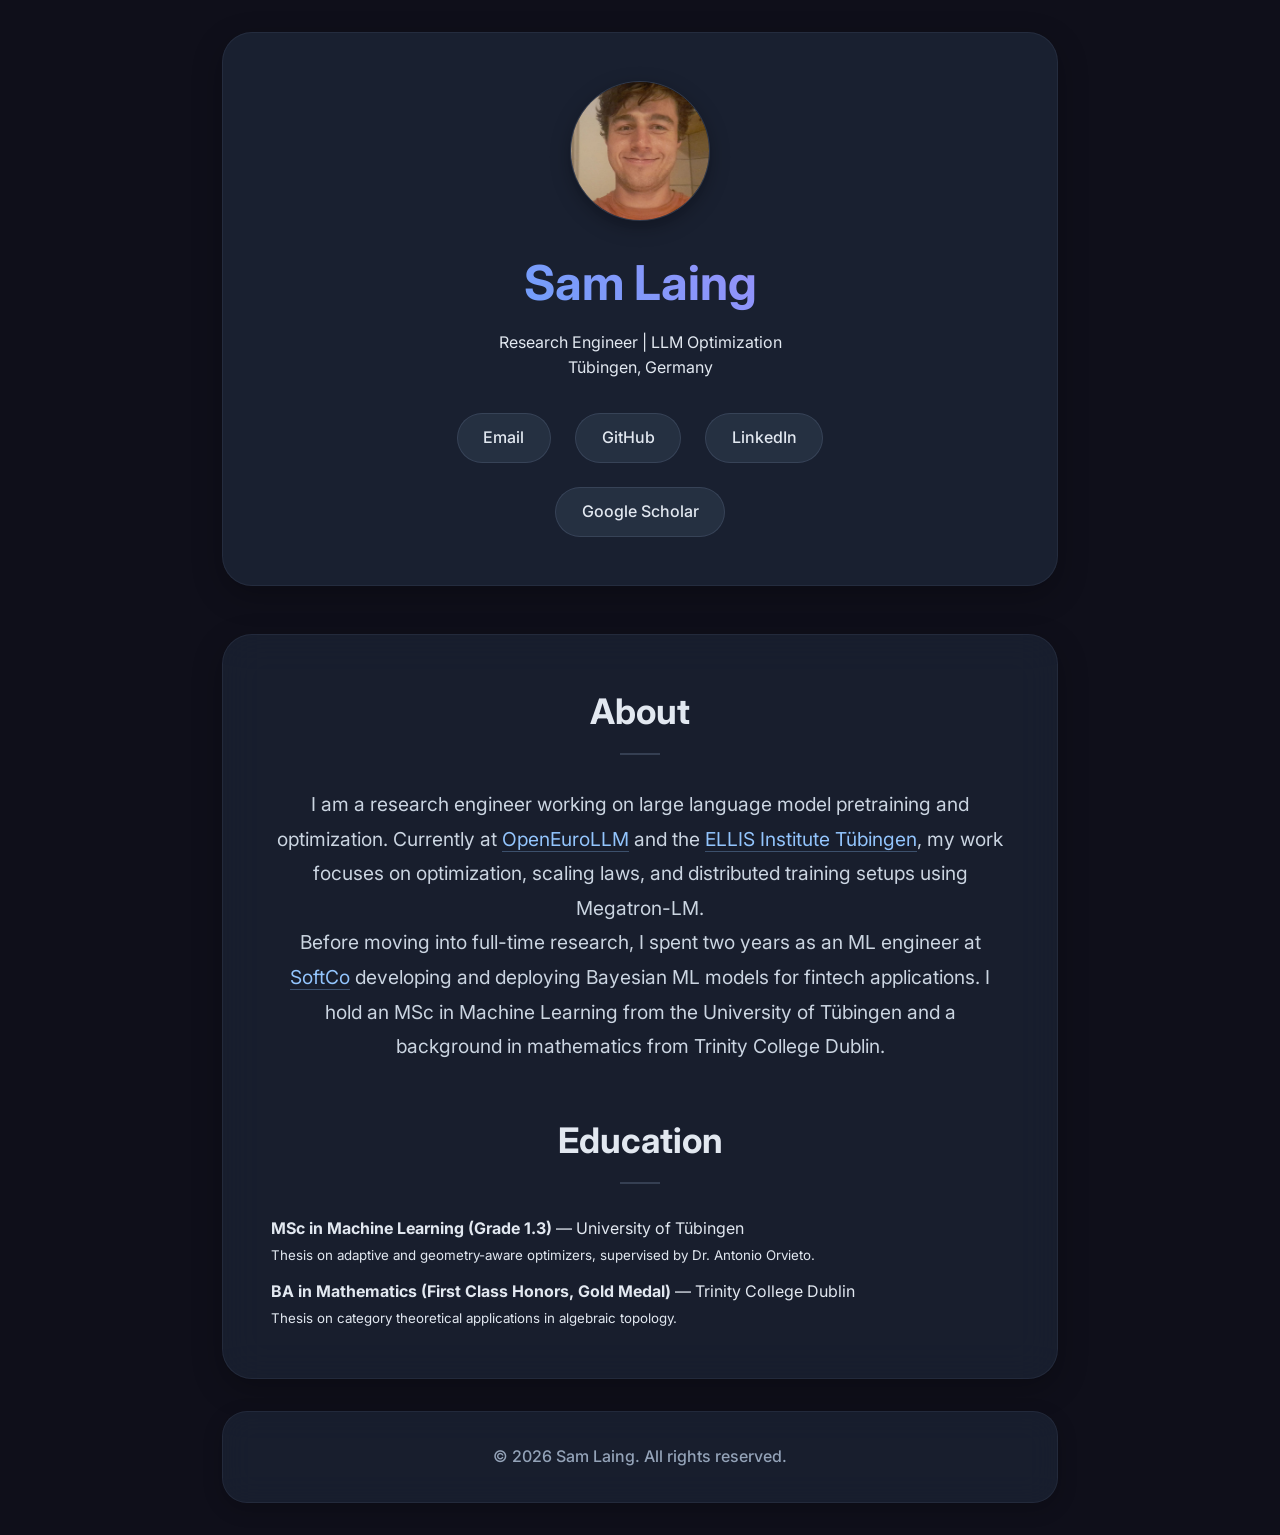
==== index.html @ 00583e15 "fix links" ====
<!DOCTYPE html>
<html lang="en">
<head>
    <meta charset="UTF-8">
    <meta name="viewport" content="width=device-width, initial-scale=1.0">
    <title>Sam Laing</title>
    <link rel="stylesheet" href="styles.css">
    <link href="https://fonts.googleapis.com/css2?family=Inter:wght=300;400;500;600&display=swap" rel="stylesheet">
</head>
<body>
    <div class="container">
        <header class="header">
            <div class="profile-section">
                <div class="avatar">
                    <img src="profile_photo.png" alt="Sam Laing" class="avatar-photo">
                </div>
                <h1 class="name">Sam Laing</h1>
                <p class="subtitle">Research Engineer | LLM Optimization</p>
                <p class="location">Tübingen, Germany</p>

                <section class="section">
                    <div class="contact-links">
                        <a href="mailto:slaing155@gmail.com" class="contact-link" target="_blank">Email</a>
                        <a href="https://github.com/sam-laing" class="contact-link" target="_blank">GitHub</a>
                        <a href="https://www.linkedin.com/in/sam-laing-196403214/" class="contact-link" target="_blank">LinkedIn</a>
                        <a href="https://scholar.google.com/citations?hl=en&view_op=list_works&user=IAvRO34AAAAJ" class="contact-link" target="_blank">Google Scholar</a>
                    </div>
                </section>
            </div>
        </header>

        <main class="main-content">

            <section class="section">
                <h2>About</h2>
                <p>
                    I am a research engineer working on large language model pretraining and optimization. Currently at <a href="https://openeurollm.eu/" target="_blank">OpenEuroLLM</a> and the <a href="https://institute-tue.ellis.eu/en" target="_blank">ELLIS Institute Tübingen</a>, my work focuses on optimization, scaling laws, and distributed training setups using Megatron-LM.
                </p>
                <p>
                    Before moving into full-time research, I spent two years as an ML engineer at <a href="https://softco.com/ie/" target="_blank">SoftCo</a> developing and deploying Bayesian ML models for fintech applications. I hold an MSc in Machine Learning from the University of Tübingen and a background in mathematics from Trinity College Dublin.
                </p>
            </section>

            <section class="section">
                <h2>Education</h2>
                <ul class="cv-list" style="list-style: none; padding-left: 0; line-height: 1.6;">
                    <li style="margin-bottom: 12px;">
                        <strong>MSc in Machine Learning (Grade 1.3)</strong> — University of Tübingen <br>
                        <small>Thesis on adaptive and geometry-aware optimizers, supervised by Dr. Antonio Orvieto.</small>
                    </li>
                    <li>
                        <strong>BA in Mathematics (First Class Honors, Gold Medal)</strong> — Trinity College Dublin <br>
                        <small>Thesis on category theoretical applications in algebraic topology.</small>
                    </li>
                </ul>
            </section>


        </main>

        <footer class="footer">
            <p>&copy; 2026 Sam Laing. All rights reserved.</p>
        </footer>
    </div>
</body>
</html>
---- styles.css ----
/* Reset and base styles */
* {
    margin: 0;
    padding: 0;
    box-sizing: border-box;
}

body {
    font-family: 'Inter', sans-serif;
    line-height: 1.6;
    color: #e2e8f0;
    background: #0f0f1a;
    min-height: 100vh;
    overflow-x: hidden;
}

.container {
    max-width: 900px;
    margin: 0 auto;
    padding: 2rem;
    position: relative;
}

/* Header styles */
.header {
    text-align: center;
    margin-bottom: 3rem;
    background: rgba(30, 41, 59, 0.7);
    backdrop-filter: blur(15px);
    border-radius: 30px;
    padding: 3rem 2rem;
    box-shadow: 0 10px 30px rgba(0, 0, 0, 0.25);
    transform: translateY(0);
    animation: floatIn 0.8s ease-out;
    border: 1px solid rgba(100, 116, 139, 0.15);
}

@keyframes floatIn {
    0% {
        opacity: 0;
        transform: translateY(-20px);
    }
    100% {
        opacity: 1;
        transform: translateY(0);
    }
}

.profile-section {
    max-width: 500px;
    margin: 0 auto;
}

.avatar {
    margin-bottom: 1.5rem;
}

.avatar-photo {
    width: 140px;
    height: 140px;
    border-radius: 50%;
    object-fit: cover;
    display: block;
    margin: 0 auto;
    box-shadow: 0 6px 20px rgba(0, 0, 0, 0.3);
    border: 1px solid rgba(148, 163, 184, 0.2);
    transition: transform 0.3s ease;
}

.avatar-photo:hover {
    transform: scale(1.04);
}

.name {
    font-size: 3rem;
    font-weight: 700;
    margin-bottom: 0.5rem;
    background: linear-gradient(45deg, #60a5fa, #a78bfa);
    -webkit-background-clip: text;
    -webkit-text-fill-color: transparent;
    background-clip: text;
}

.title {
    font-size: 1.4rem;
    color: #94a3b8;
    font-weight: 600;
    margin-bottom: 1.5rem;
    animation: bounce 2s ease infinite;
}

@keyframes bounce {
    0%, 20%, 50%, 80%, 100% { transform: translateY(0); }
    40% { transform: translateY(-5px); }
    60% { transform: translateY(-3px); }
}

.bio {
    font-size: 1.2rem;
    color: #cbd5e1;
    line-height: 1.8;
    font-weight: 400;
}

/* Main content styles */
.main-content {
    background: rgba(30, 41, 59, 0.6);
    backdrop-filter: blur(20px);
    border-radius: 30px;
    padding: 3rem;
    box-shadow: 0 10px 30px rgba(0, 0, 0, 0.25);
    margin-bottom: 2rem;
    animation: slideUp 0.8s ease-out 0.3s both;
    border: 1px solid rgba(100, 116, 139, 0.15);
}

@keyframes slideUp {
    0% { 
        opacity: 0; 
        transform: translateY(30px); 
    }
    100% { 
        opacity: 1; 
        transform: translateY(0); 
    }
}

.section {
    margin-bottom: 3rem;
    animation: fadeInUp 0.6s ease-out both;
}

.section:nth-child(1) { animation-delay: 0.4s; }
.section:nth-child(2) { animation-delay: 0.6s; }
.section:nth-child(3) { animation-delay: 0.8s; }

@keyframes fadeInUp {
    0% { 
        opacity: 0; 
        transform: translateY(20px); 
    }
    100% { 
        opacity: 1; 
        transform: translateY(0); 
    }
}

.section:last-child {
    margin-bottom: 0;
}

.section h2 {
    font-size: 2.2rem;
    font-weight: 700;
    margin-bottom: 2rem;
    color: #e2e8f0;
    position: relative;
    padding-bottom: 1rem;
    text-align: center;
}

.section h2::after {
    content: '';
    position: absolute;
    bottom: 0;
    left: 50%;
    transform: translateX(-50%);
    width: 40px;
    height: 2px;
    background: rgba(100, 116, 139, 0.4);
}

.section p {
    color: #cbd5e1;
    font-size: 1.2rem;
    line-height: 1.8;
    text-align: center;
}

.main-content a {
    color: #93c5fd;
    text-decoration: none;
    border-bottom: 1px solid rgba(147, 197, 253, 0.3);
    transition: border-color 0.2s ease, color 0.2s ease;
}

.main-content a:hover {
    color: #bfdbfe;
    border-bottom-color: rgba(147, 197, 253, 0.8);
}

/* Projects styles */
.projects-grid {
    display: flex;
    flex-direction: column;
    gap: 2rem;
    margin-top: 2rem;
    max-width: 600px;
    margin-left: auto;
    margin-right: auto;
}

.project-card {
    background: rgba(51, 65, 85, 0.6);
    backdrop-filter: blur(10px);
    border: 1px solid rgba(100, 116, 139, 0.3);
    border-radius: 20px;
    padding: 2rem;
    transition: all 0.4s cubic-bezier(0.175, 0.885, 0.32, 1.275);
    cursor: pointer;
    position: relative;
    overflow: hidden;
}

.project-card::before {
    content: '';
    position: absolute;
    top: 0;
    left: -100%;
    width: 100%;
    height: 100%;
    background: linear-gradient(90deg, transparent, rgba(100, 116, 139, 0.3), transparent);
    transition: left 0.5s;
}

.project-card:hover::before {
    left: 100%;
}

.project-card:hover {
    transform: translateY(-10px) scale(1.02);
    box-shadow: 0 20px 40px rgba(0, 0, 0, 0.4), 0 0 20px rgba(59, 130, 246, 0.4);
    border-color: rgba(59, 130, 246, 0.6);
}

.project-card:nth-child(even):hover {
    box-shadow: 0 20px 40px rgba(0, 0, 0, 0.4), 0 0 20px rgba(139, 92, 246, 0.4);
    border-color: rgba(139, 92, 246, 0.6);
}

.project-card h3 {
    font-size: 1.6rem;
    font-weight: 700;
    margin-bottom: 1rem;
    background: linear-gradient(45deg, #60a5fa, #a78bfa);
    -webkit-background-clip: text;
    -webkit-text-fill-color: transparent;
    background-clip: text;
    text-align: center;
}

.project-card p {
    margin-bottom: 1.5rem;
    font-size: 1.1rem;
    text-align: center;
    color: #cbd5e1;
}

.project-links {
    display: flex;
    gap: 1rem;
    justify-content: center;
}

.link {
    background: linear-gradient(45deg, #3b82f6, #8b5cf6);
    color: white;
    text-decoration: none;
    font-weight: 600;
    padding: 0.8rem 1.5rem;
    border-radius: 25px;
    transition: all 0.3s ease;
    box-shadow: 0 4px 15px rgba(0, 0, 0, 0.3);
    position: relative;
    overflow: hidden;
}

.link::before {
    content: '';
    position: absolute;
    top: 0;
    left: -100%;
    width: 100%;
    height: 100%;
    background: linear-gradient(45deg, #8b5cf6, #3b82f6);
    transition: left 0.3s ease;
    z-index: -1;
}

.link:hover::before {
    left: 0;
}

.link:hover {
    transform: translateY(-2px);
    box-shadow: 0 6px 20px rgba(0, 0, 0, 0.3);
}

/* Hobbies styles */
.hobbies-list {
    display: flex;
    flex-direction: column;
    gap: 1.5rem;
    margin-top: 2rem;
    max-width: 850px;
    margin-left: auto;
    margin-right: auto;
    background: rgba(51, 65, 85, 0.3);
    backdrop-filter: blur(10px);
    border: 1px solid rgba(100, 116, 139, 0.2);
    border-radius: 20px;
    padding: 1.5rem;
}

.hobby-card {
    background: rgba(51, 65, 85, 0.6);
    backdrop-filter: blur(10px);
    border: 1px solid rgba(100, 116, 139, 0.3);
    border-radius: 20px;
    padding: 2rem;
    display: flex;
    align-items: center;
    gap: 2rem;
    transition: all 0.3s ease;
    cursor: pointer;
    position: relative;
    overflow: hidden;
}

.hobby-card::before {
    content: '';
    position: absolute;
    top: 0;
    left: -100%;
    width: 100%;
    height: 100%;
    background: linear-gradient(90deg, transparent, rgba(100, 116, 139, 0.2), transparent);
    transition: left 0.5s;
}

.hobby-card:hover::before {
    left: 100%;
}

.hobby-card:hover {
    transform: translateY(-5px) scale(1.02);
    box-shadow: 0 15px 35px rgba(0, 0, 0, 0.4), 0 0 20px rgba(59, 130, 246, 0.3);
    border-color: rgba(59, 130, 246, 0.5);
}

.hobby-card:nth-child(2n):hover {
    box-shadow: 0 15px 35px rgba(0, 0, 0, 0.4), 0 0 20px rgba(139, 92, 246, 0.3);
    border-color: rgba(139, 92, 246, 0.5);
}

.hobby-card:nth-child(3n):hover {
    box-shadow: 0 15px 35px rgba(0, 0, 0, 0.4), 0 0 20px rgba(16, 185, 129, 0.3);
    border-color: rgba(16, 185, 129, 0.5);
}

.hobby-icon {
    font-size: 4rem;
    display: flex;
    align-items: center;
    justify-content: center;
    min-width: 80px;
    transition: all 0.3s ease;
}

.hobby-card:hover .hobby-icon {
    transform: scale(1.2) rotate(10deg);
}

.hobby-content {
    flex: 1;
    text-align: center;
}

.hobby-card h3 {
    font-size: 1.6rem;
    font-weight: 700;
    margin-bottom: 0.5rem;
    background: linear-gradient(45deg, #60a5fa, #a78bfa);
    -webkit-background-clip: text;
    -webkit-text-fill-color: transparent;
    background-clip: text;
}

.hobby-card p {
    color: #cbd5e1;
    font-size: 1.1rem;
    line-height: 1.6;
    margin: 0 0 1rem 0;
}

.hobby-links {
    display: flex;
    gap: 1rem;
    margin-top: 1rem;
    justify-content: center;
}

.hobby-link {
    background: linear-gradient(45deg, #3b82f6, #8b5cf6);
    color: white;
    text-decoration: none;
    font-weight: 600;
    padding: 0.5rem 1rem;
    border-radius: 20px;
    font-size: 0.9rem;
    transition: all 0.3s ease;
    box-shadow: 0 2px 10px rgba(0, 0, 0, 0.2);
    position: relative;
    overflow: hidden;
}

.hobby-link::before {
    content: '';
    position: absolute;
    top: 0;
    left: -100%;
    width: 100%;
    height: 100%;
    background: linear-gradient(45deg, #8b5cf6, #3b82f6);
    transition: left 0.3s ease;
    z-index: -1;
}

.hobby-link:hover::before {
    left: 0;
}

.hobby-link:hover {
    transform: translateY(-1px);
    box-shadow: 0 4px 15px rgba(0, 0, 0, 0.3);
}

/* Contact styles */
.contact-links {
    display: flex;
    flex-wrap: wrap;
    gap: 1.5rem;
    justify-content: center;
    margin-top: 2rem;
    max-width: 600px;
    margin-left: auto;
    margin-right: auto;
}

.contact-link {
    display: inline-flex;
    align-items: center;
    padding: 0.7rem 1.6rem;
    background: rgba(51, 65, 85, 0.5);
    color: #e2e8f0;
    text-decoration: none;
    border-radius: 50px;
    font-weight: 500;
    font-size: 1rem;
    border: 1px solid rgba(100, 116, 139, 0.3);
    transition: all 0.25s ease;
}

.contact-link:hover {
    transform: translateY(-2px);
    border-color: rgba(96, 165, 250, 0.6);
    color: #ffffff;
}

/* Footer styles */
.footer {
    text-align: center;
    padding: 2rem;
    background: rgba(30, 41, 59, 0.6);
    backdrop-filter: blur(15px);
    border-radius: 25px;
    box-shadow: 0 6px 20px rgba(0, 0, 0, 0.2);
    animation: slideUp 0.8s ease-out 1s both;
    border: 1px solid rgba(100, 116, 139, 0.15);
}

.footer p {
    color: #94a3b8;
    font-size: 1rem;
    font-weight: 500;
}

/* Responsive design */
@media (max-width: 768px) {
    .container {
        padding: 1rem;
    }
    
    .header {
        padding: 2rem 1.5rem;
    }
    
    .main-content {
        padding: 2rem 1.5rem;
    }
    
    .name {
        font-size: 2rem;
    }
    
    .contact-links {
        flex-direction: column;
        align-items: center;
    }
    
    .project-links {
        flex-direction: column;
        align-items: flex-start;
    }
}

@media (max-width: 480px) {
    .avatar-placeholder {
        width: 100px;
        height: 100px;
        font-size: 2rem;
    }
    
    .name {
        font-size: 1.8rem;
    }
    
    .title {
        font-size: 1.1rem;
    }
}
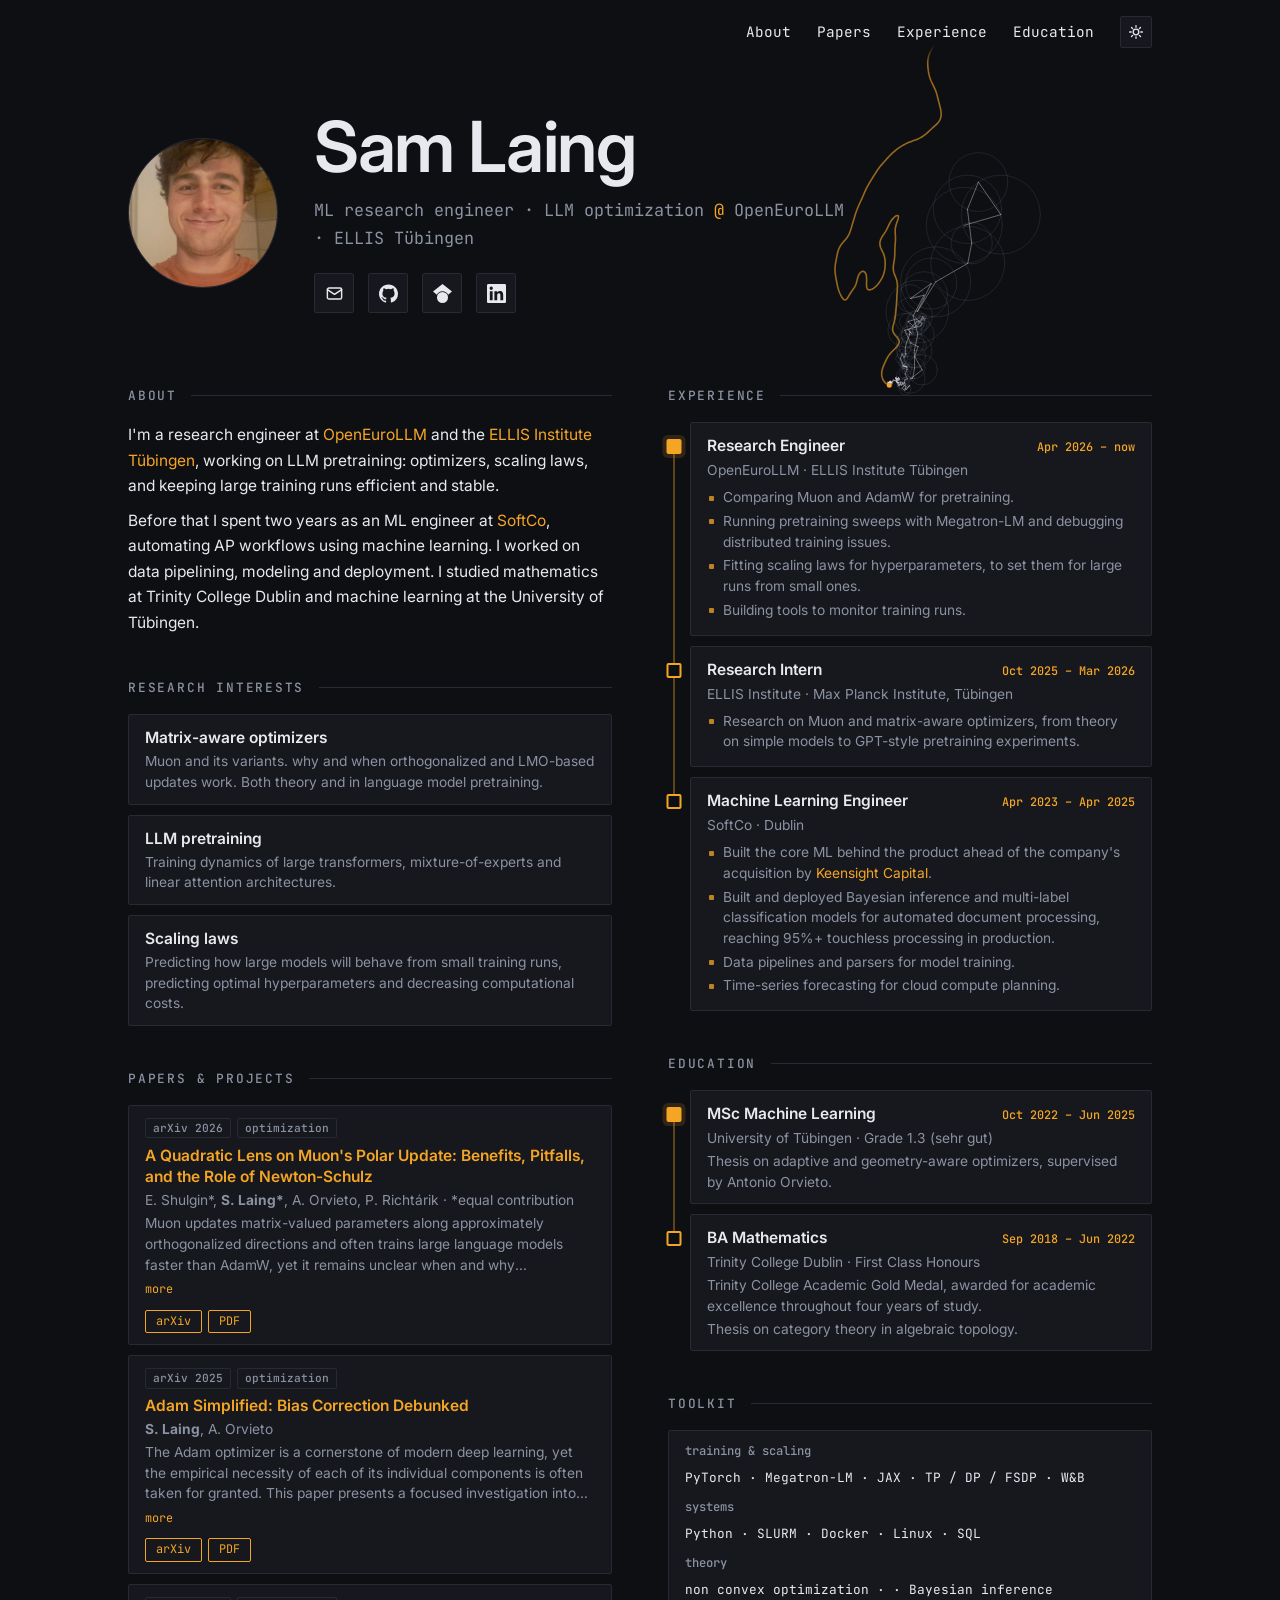
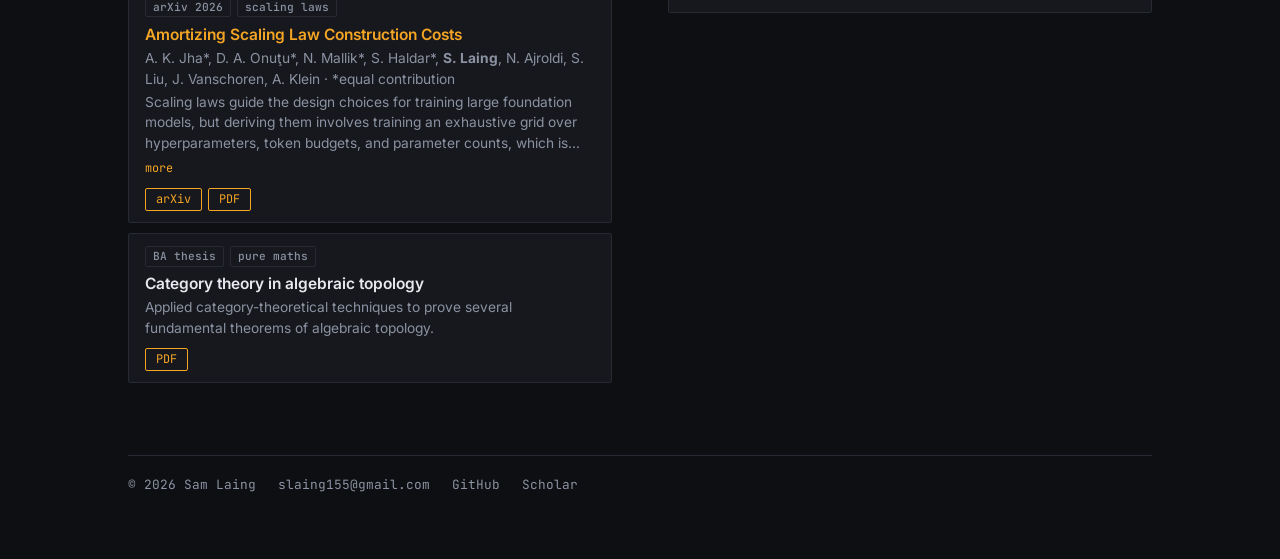
==== commit d25ff0b8: "refactor" ====
--- a/index.html
+++ b/index.html
@@ -1,66 +1,479 @@
 <!DOCTYPE html>
-<html lang="en">
+<html lang="en" data-theme="dark">
 <head>
-    <meta charset="UTF-8">
-    <meta name="viewport" content="width=device-width, initial-scale=1.0">
-    <title>Sam Laing</title>
-    <link rel="stylesheet" href="styles.css">
-    <link href="https://fonts.googleapis.com/css2?family=Inter:wght=300;400;500;600&display=swap" rel="stylesheet">
+<meta charset="UTF-8">
+<meta name="viewport" content="width=device-width, initial-scale=1.0">
+<title>Sam Laing</title>
+<meta name="description" content="Research engineer working on LLM pretraining and optimization.">
+<link rel="preconnect" href="https://fonts.googleapis.com">
+<link rel="preconnect" href="https://fonts.gstatic.com" crossorigin>
+<link href="https://fonts.googleapis.com/css2?family=Inter:wght@400;500;600&family=JetBrains+Mono:wght@400;500;700&display=swap" rel="stylesheet">
+<script>
+  // apply saved theme before first paint
+  try { var t = localStorage.getItem('theme'); if (t) document.documentElement.setAttribute('data-theme', t); } catch (e) {}
+</script>
+<style>
+/* ---------- design tokens ---------- */
+:root {
+  --bg: #0e0f13;
+  --card: #16181e;
+  --card-hover: #1c1f27;
+  --fg: #e7e9ee;
+  --muted: #8b92a1;
+  --rule: #262a33;
+  --accent: #f5a524;
+  --accent-soft: rgba(245, 165, 36, .14);
+  --mono: 'JetBrains Mono', ui-monospace, SFMono-Regular, Menlo, monospace;
+  --sans: 'Inter', system-ui, -apple-system, 'Segoe UI', sans-serif;
+}
+:root[data-theme="light"] {
+  --bg: #fbfaf7;
+  --card: #ffffff;
+  --card-hover: #fffaf0;
+  --fg: #1b1c20;
+  --muted: #646b78;
+  --rule: #e6e3dc;
+  --accent: #b45309;
+  --accent-soft: rgba(180, 83, 9, .1);
+}
+
+/* ---------- base ---------- */
+* { box-sizing: border-box; }
+html { scroll-behavior: smooth; -webkit-text-size-adjust: 100%; }
+body {
+  margin: 0;
+  background: var(--bg);
+  color: var(--fg);
+  font-family: var(--sans);
+  font-size: 15.5px;
+  line-height: 1.65;
+  -webkit-font-smoothing: antialiased;
+  transition: background .25s ease, color .25s ease;
+}
+::selection { background: var(--accent-soft); }
+a { color: var(--accent); text-decoration: none; }
+a:hover { text-decoration: underline; text-underline-offset: 3px; }
+p { margin: .55rem 0; }
+h2 {
+  font-family: var(--mono);
+  font-size: .8rem;
+  font-weight: 500;
+  text-transform: uppercase;
+  letter-spacing: .14em;
+  color: var(--muted);
+  margin: 2.6rem 0 1rem;
+  display: flex;
+  align-items: center;
+  gap: .9rem;
+}
+h2::after { content: ""; flex: 1; height: 1px; background: var(--rule); }
+.col > h2:first-child { margin-top: 0; }
+
+.wrap {
+  position: relative;
+  z-index: 1;
+  max-width: 1080px;
+  margin: 0 auto;
+  padding: 0 28px 64px;
+}
+
+/* ---------- top nav ---------- */
+.topnav {
+  position: sticky;
+  top: 0;
+  z-index: 10;
+  display: flex;
+  justify-content: flex-end;
+  align-items: center;
+  gap: 26px;
+  padding: 16px 0;
+  font-family: var(--mono);
+  font-size: .9rem;
+  background: linear-gradient(to bottom, var(--bg) 70%, transparent);
+}
+.topnav a { color: var(--fg); }
+.topnav a:hover { color: var(--accent); text-decoration: none; }
+.theme-toggle {
+  display: inline-grid;
+  place-items: center;
+  width: 32px; height: 32px;
+  padding: 0;
+  border: 1px solid var(--rule);
+  border-radius: 2px;
+  background: var(--card);
+  color: var(--fg);
+  cursor: pointer;
+}
+.theme-toggle:hover { border-color: var(--accent); color: var(--accent); }
+.theme-toggle svg { width: 16px; height: 16px; }
+
+/* ---------- hero ---------- */
+.hero {
+  display: flex;
+  align-items: center;
+  gap: 36px;
+  margin-top: 48px;
+}
+.hero-text { max-width: 540px; }
+.hero h1 {
+  margin: 0;
+  font-size: clamp(2.6rem, 6.5vw, 4.4rem);
+  font-weight: 600;
+  line-height: 1;
+  letter-spacing: -.02em;
+}
+.tagline {
+  margin: .9rem 0 0;
+  font-family: var(--mono);
+  font-size: clamp(.85rem, 1.8vw, 1.05rem);
+  color: var(--muted);
+}
+.tagline .hl { color: var(--accent); }
+.hero-icons { display: flex; gap: 14px; margin-top: 1.3rem; }
+.hero-icons a {
+  display: inline-grid;
+  place-items: center;
+  width: 40px; height: 40px;
+  border: 1px solid var(--rule);
+  border-radius: 2px;
+  background: var(--card);
+  color: var(--fg);
+  transition: color .2s ease, border-color .2s ease, transform .2s ease;
+}
+.hero-icons a:hover { color: var(--accent); border-color: var(--accent); transform: translateY(-2px); text-decoration: none; }
+.hero-icons svg { width: 19px; height: 19px; }
+.avatar {
+  width: 150px; height: 150px;
+  flex: 0 0 auto;
+  border-radius: 50%;
+  object-fit: cover;
+  border: 1px solid var(--rule);
+}
+
+/* ---------- cartoon background: Fourier epicycles (fourier.js, data from trace/trace.py) ---------- */
+.bg-stage {
+  position: absolute;
+  top: 0; left: 0;
+  width: 100%; height: 460px;
+  z-index: 0;
+  overflow: hidden;
+  pointer-events: none;
+}
+.bg-stage canvas {
+  position: absolute;
+  top: 0;
+  left: calc(50% + 120px);           /* the empty space right of the hero text */
+  width: 400px; height: 420px;
+}
+
+/* ---------- grid ---------- */
+.grid {
+  display: grid;
+  grid-template-columns: 1fr 1fr;
+  gap: 24px 56px;
+  margin-top: 72px;
+}
+
+/* ---------- card (one style, used everywhere) ---------- */
+.card {
+  position: relative;
+  padding: 12px 16px 11px;
+  background: var(--card);
+  border: 1px solid var(--rule);
+  border-radius: 2px;
+  transition: border-color .2s ease, background .2s ease;
+}
+.card:hover { border-color: var(--accent); background: var(--card-hover); }
+.card h3 { margin: 0; font-size: .97rem; font-weight: 600; line-height: 1.4; }
+.card .sub { margin: .15rem 0 0; font-size: .86rem; color: var(--muted); line-height: 1.5; }
+.stack { display: grid; gap: 10px; }
+
+/* tags + small buttons */
+.tags { display: flex; flex-wrap: wrap; gap: 6px; margin-bottom: .4rem; }
+.tag {
+  font-family: var(--mono);
+  font-size: .7rem;
+  font-weight: 500;
+  padding: 0 7px;
+  border: 1px solid var(--rule);
+  border-radius: 2px;
+  color: var(--muted);
+}
+.btns { display: flex; flex-wrap: wrap; gap: 6px; margin-top: .55rem; }
+.btns a {
+  font-family: var(--mono);
+  font-size: .74rem;
+  padding: 1px 10px;
+  border: 1px solid var(--accent);
+  border-radius: 2px;
+}
+.btns a:hover { background: var(--accent); color: var(--bg); text-decoration: none; }
+
+/* paper abstracts: three lines, click to read the rest */
+.abstract { display: -webkit-box; -webkit-line-clamp: 3; -webkit-box-orient: vertical; overflow: hidden; cursor: pointer; }
+.abstract.open { display: block; }
+.more { padding: 0; border: 0; background: none; font-family: var(--mono); font-size: .74rem; color: var(--accent); cursor: pointer; }
+.more:hover { text-decoration: underline; text-underline-offset: 3px; }
+
+/* bullet points inside cards */
+.pts { margin: .4rem 0 .1rem; padding: 0; list-style: none; }
+.pts li { position: relative; margin: .2rem 0; padding-left: 1rem; font-size: .86rem; line-height: 1.5; color: var(--muted); }
+.pts li::before { content: ""; position: absolute; left: .1rem; top: .62em; width: 5px; height: 5px; border-radius: 1px; background: var(--accent); opacity: .75; }
+
+/* toolkit */
+.skills { display: grid; gap: 10px; }
+.skills h3 { margin: 0 0 .45rem; font-family: var(--mono); font-size: .76rem; font-weight: 500; color: var(--muted); text-transform: lowercase; }
+.skills p { margin: 0; font-family: var(--mono); font-size: .8rem; line-height: 1.7; }
+
+/* ---------- timeline ---------- */
+.timeline { position: relative; padding-left: 22px; display: grid; gap: 10px; }
+.tl-item { position: relative; }
+.tl-item::before {                                   /* dot */
+  content: "";
+  position: absolute;
+  left: -22px; top: 17px;
+  width: 11px; height: 11px;
+  transform: translateX(-50%) translateX(6px);
+  border-radius: 2px;
+  background: var(--bg);
+  border: 2px solid var(--accent);
+  z-index: 1;
+}
+.tl-item::after {                                    /* rail down to the next dot */
+  content: "";
+  position: absolute;
+  left: -16px; top: 27px;
+  width: 2px;
+  height: calc(100% + 1px);
+  transform: translateX(-50%);
+  background: var(--accent);
+  opacity: .35;
+}
+.tl-item:last-child::after { display: none; }
+.tl-item.now::before { background: var(--accent); box-shadow: 0 0 0 4px var(--accent-soft); }
+.tl-row { display: flex; justify-content: space-between; align-items: baseline; gap: 12px; }
+.when { font-family: var(--mono); font-size: .74rem; font-weight: 500; color: var(--accent); white-space: nowrap; }
+
+/* ---------- footer ---------- */
+footer {
+  margin-top: 72px;
+  padding-top: 18px;
+  border-top: 1px solid var(--rule);
+  display: flex;
+  flex-wrap: wrap;
+  gap: 8px 22px;
+  font-family: var(--mono);
+  font-size: .8rem;
+  color: var(--muted);
+}
+footer a { color: var(--muted); }
+footer a:hover { color: var(--accent); }
+
+/* ---------- responsive ---------- */
+@media (max-width: 960px) {
+  .bg-stage canvas { left: auto; right: -40px; opacity: .6; }
+}
+@media (max-width: 820px) {
+  .grid { grid-template-columns: 1fr; margin-top: 48px; }
+}
+@media (max-width: 560px) {
+  .wrap { padding: 0 16px 48px; }
+  .hero { flex-direction: column; align-items: flex-start; gap: 22px; margin-top: 16px; }
+  .avatar { width: 104px; height: 104px; }
+  .topnav { gap: 16px; }
+  .tl-row { flex-wrap: wrap; gap: 0 12px; }
+  .bg-stage canvas { width: 260px; height: 280px; right: -30px; }
+}
+@media (prefers-reduced-motion: reduce) {
+  * { transition: none !important; }
+}
+</style>
 </head>
 <body>
-    <div class="container">
-        <header class="header">
-            <div class="profile-section">
-                <div class="avatar">
-                    <img src="profile_photo.png" alt="Sam Laing" class="avatar-photo">
-                </div>
-                <h1 class="name">Sam Laing</h1>
-                <p class="subtitle">Research Engineer | LLM Optimization</p>
-                <p class="location">Tübingen, Germany</p>
-
-                <section class="section">
-                    <div class="contact-links">
-                        <a href="mailto:slaing155@gmail.com" class="contact-link" target="_blank">Email</a>
-                        <a href="https://github.com/sam-laing" class="contact-link" target="_blank">GitHub</a>
-                        <a href="https://www.linkedin.com/in/sam-laing-196403214/" class="contact-link" target="_blank">LinkedIn</a>
-                        <a href="https://scholar.google.com/citations?hl=en&view_op=list_works&user=IAvRO34AAAAJ" class="contact-link" target="_blank">Google Scholar</a>
-                    </div>
-                </section>
-            </div>
-        </header>
-
-        <main class="main-content">
-
-            <section class="section">
-                <h2>About</h2>
-                <p>
-                    I am a research engineer working on large language model pretraining and optimization. Currently at <a href="https://openeurollm.eu/" target="_blank">OpenEuroLLM</a> and the <a href="https://institute-tue.ellis.eu/en" target="_blank">ELLIS Institute Tübingen</a>, my work focuses on optimization, scaling laws, and distributed training setups using Megatron-LM.
-                </p>
-                <p>
-                    Before moving into full-time research, I spent two years as an ML engineer at <a href="https://softco.com/ie/" target="_blank">SoftCo</a> developing and deploying Bayesian ML models for fintech applications. I hold an MSc in Machine Learning from the University of Tübingen and a background in mathematics from Trinity College Dublin.
-                </p>
-            </section>
-
-            <section class="section">
-                <h2>Education</h2>
-                <ul class="cv-list" style="list-style: none; padding-left: 0; line-height: 1.6;">
-                    <li style="margin-bottom: 12px;">
-                        <strong>MSc in Machine Learning (Grade 1.3)</strong> — University of Tübingen <br>
-                        <small>Thesis on adaptive and geometry-aware optimizers, supervised by Dr. Antonio Orvieto.</small>
-                    </li>
-                    <li>
-                        <strong>BA in Mathematics (First Class Honors, Gold Medal)</strong> — Trinity College Dublin <br>
-                        <small>Thesis on category theoretical applications in algebraic topology.</small>
-                    </li>
-                </ul>
-            </section>
-
-
-        </main>
-
-        <footer class="footer">
-            <p>&copy; 2026 Sam Laing. All rights reserved.</p>
-        </footer>
+<div class="bg-stage" aria-hidden="true"><canvas id="bg-canvas"></canvas></div>
+
+<div class="wrap">
+  <nav class="topnav">
+    <a href="#about">About</a>
+    <a href="#projects">Papers</a>
+    <a href="#experience">Experience</a>
+    <a href="#education">Education</a>
+    <button type="button" class="theme-toggle" id="theme-toggle"></button>
+  </nav>
+
+  <header class="hero">
+    <img class="avatar" src="profile_photo.png" alt="Sam Laing">
+    <div class="hero-text">
+      <h1>Sam Laing</h1>
+      <p class="tagline">ML research engineer · LLM optimization <span class="hl">@</span> OpenEuroLLM · ELLIS Tübingen</p>
+      <div class="hero-icons">
+        <a href="mailto:slaing155@gmail.com" aria-label="Email" title="Email"><svg viewBox="0 0 24 24" fill="none" stroke="currentColor" stroke-width="1.8" stroke-linecap="round" stroke-linejoin="round"><rect x="3" y="5" width="18" height="14" rx="2"/><path d="m3 7 9 6 9-6"/></svg></a>
+        <a href="https://github.com/sam-laing" target="_blank" rel="noopener" aria-label="GitHub" title="GitHub"><svg viewBox="0 0 24 24" fill="currentColor"><path d="M12 .5C5.37.5 0 5.78 0 12.29c0 5.2 3.44 9.6 8.21 11.16.6.11.82-.25.82-.56 0-.28-.01-1.02-.02-2-3.34.72-4.04-1.58-4.04-1.58-.55-1.36-1.33-1.73-1.33-1.73-1.09-.73.08-.72.08-.72 1.2.08 1.84 1.22 1.84 1.22 1.07 1.8 2.81 1.28 3.5.98.11-.76.42-1.28.76-1.58-2.67-.3-5.47-1.31-5.47-5.83 0-1.29.47-2.34 1.24-3.17-.13-.3-.54-1.52.12-3.17 0 0 1.01-.32 3.3 1.21a11.6 11.6 0 0 1 6 0c2.29-1.53 3.3-1.21 3.3-1.21.66 1.65.25 2.87.12 3.17.77.83 1.24 1.88 1.24 3.17 0 4.53-2.81 5.53-5.49 5.82.43.36.81 1.08.81 2.18 0 1.58-.01 2.85-.01 3.24 0 .31.21.68.83.56A12.02 12.02 0 0 0 24 12.29C24 5.78 18.63.5 12 .5Z"/></svg></a>
+        <a href="https://scholar.google.com/citations?hl=en&amp;view_op=list_works&amp;user=IAvRO34AAAAJ" target="_blank" rel="noopener" aria-label="Google Scholar" title="Google Scholar"><svg viewBox="0 0 24 24" fill="currentColor"><path d="M12 24a7 7 0 1 1 0-14 7 7 0 0 1 0 14zm0-24L0 9.5l4.838 3.94A8 8 0 0 1 12 9a8 8 0 0 1 7.162 4.44L24 9.5z"/></svg></a>
+        <a href="https://www.linkedin.com/in/sam-laing-196403214/" target="_blank" rel="noopener" aria-label="LinkedIn" title="LinkedIn"><svg viewBox="0 0 24 24" fill="currentColor"><path d="M20.45 20.45h-3.56v-5.57c0-1.33-.02-3.04-1.85-3.04-1.85 0-2.14 1.45-2.14 2.94v5.67H9.34V9h3.42v1.56h.05c.48-.9 1.64-1.85 3.37-1.85 3.6 0 4.27 2.37 4.27 5.46v6.28zM5.34 7.43a2.06 2.06 0 1 1 0-4.13 2.06 2.06 0 0 1 0 4.13zM7.12 20.45H3.56V9h3.56v11.45zM22.22 0H1.77C.79 0 0 .77 0 1.73v20.54C0 23.23.79 24 1.77 24h20.45c.98 0 1.78-.77 1.78-1.73V1.73C24 .77 23.2 0 22.22 0z"/></svg></a>
+      </div>
     </div>
+  </header>
+
+  <div class="grid">
+    <!-- LEFT: about, research interests, papers & projects -->
+    <div class="col">
+      <h2 id="about">about</h2>
+      <p>I'm a research engineer at <a href="https://openeurollm.eu/" target="_blank" rel="noopener">OpenEuroLLM</a> and the <a href="https://institute-tue.ellis.eu/" target="_blank" rel="noopener">ELLIS Institute Tübingen</a>, working on LLM pretraining: optimizers, scaling laws, and keeping large training runs efficient and stable.</p>
+      <p>Before that I spent two years as an ML engineer at <a href="https://softco.com/" target="_blank" rel="noopener">SoftCo</a>, automating AP workflows using machine learning. I worked on data pipelining, modeling and deployment. 
+        
+        I studied mathematics at Trinity College Dublin and machine learning at the University of Tübingen.</p>
+
+      <h2 id="interests">research interests</h2>
+      <div class="stack">
+        <div class="card">
+          <h3>Matrix-aware optimizers</h3>
+          <p class="sub">Muon and its variants. why and when orthogonalized and LMO-based updates work. Both theory and in language model pretraining.</p>
+        </div>
+        <div class="card">
+          <h3>LLM pretraining</h3>
+          <p class="sub">Training dynamics of large transformers, mixture-of-experts and linear attention architectures.</p>
+        </div>
+        <div class="card">
+          <h3>Scaling laws</h3>
+          <p class="sub">Predicting how large models will behave from small training runs, predicting optimal hyperparameters and decreasing computational costs.</p>
+        </div>
+      </div>
+
+      <h2 id="projects">papers &amp; projects</h2>
+      <div class="stack">
+        <div class="card">
+          <div class="tags"><span class="tag">arXiv 2026</span><span class="tag">optimization</span></div>
+          <h3><a href="https://arxiv.org/abs/2610.30280" target="_blank" rel="noopener">A Quadratic Lens on Muon's Polar Update: Benefits, Pitfalls, and the Role of Newton-Schulz</a></h3>
+          <p class="sub">E. Shulgin*, <b>S. Laing*</b>, A. Orvieto, P. Richtárik · *equal contribution</p>
+          <p class="sub abstract">Muon updates matrix-valued parameters along approximately orthogonalized directions and often trains large language models faster than AdamW, yet it remains unclear when and why orthogonalization helps. We study PolarGD, the orthogonalized update at the core of Muon, on matrix quadratics, where optimizers can be analyzed in closed form, and compare update directions under line search to remove the effect of learning-rate tuning. Orthogonalization pays off when the gradient is far from low rank and its largest singular directions see high curvature. PolarGD reaches the minimizer in one step whenever the rows of the error are orthogonal with equal norms, for any Hessian, whereas gradient descent needs all Hessian eigenvalues to be equal; and unlike sign descent, PolarGD is unaffected by rotations of the problem. Over many steps, PolarGD acts as gradient descent preconditioned by the current iterate, so its speed is governed by the conditioning of the iterate rather than of the Hessian. This explains fast regimes as well as a slow one, caused by tiny singular values of the iterate, in which PolarGD is much slower than gradient descent. Finally, the few Newton-Schulz iterations used in Muon treat these tiny singular values as gradient descent does, so fewer iterations can converge faster than exact orthogonalization; in a transformer trained with Muon, about a quarter of the singular values of the attention matrices fall in this regime.</p>
+          <div class="btns"><a href="https://arxiv.org/abs/2610.30280" target="_blank" rel="noopener">arXiv</a><a href="https://arxiv.org/pdf/2610.30280" target="_blank" rel="noopener">PDF</a></div>
+        </div>
+        <div class="card">
+          <div class="tags"><span class="tag">arXiv 2025</span><span class="tag">optimization</span></div>
+          <h3><a href="https://arxiv.org/abs/2511.20516" target="_blank" rel="noopener">Adam Simplified: Bias Correction Debunked</a></h3>
+          <p class="sub"><b>S. Laing</b>, A. Orvieto</p>
+          <p class="sub abstract">The Adam optimizer is a cornerstone of modern deep learning, yet the empirical necessity of each of its individual components is often taken for granted. This paper presents a focused investigation into the role of bias-correction, a feature whose contribution remains poorly understood. Through a series of systematic ablations on vision and language modelling tasks, we demonstrate that the conventional wisdom surrounding bias correction is misleading. In particular, we demonstrate that in the optimal hyper-parameter configuration, the inclusion of bias correction leads to no improvement in final test performance. Moreover, unless appropriate learning rate scheduling is implemented, the inclusion of bias correction can sometimes be detrimental to performance. We further reinterpret bias correction as a form of implicit learning rate scheduling whose behaviour is strongly dependent on the choice of smoothing hyper-parameters β<sub>1</sub>, β<sub>2</sub> ∈ [0, 1). Our findings challenge the universal inclusion of this component.</p>
+          <div class="btns"><a href="https://arxiv.org/abs/2511.20516" target="_blank" rel="noopener">arXiv</a><a href="https://arxiv.org/pdf/2511.20516" target="_blank" rel="noopener">PDF</a></div>
+        </div>
+        <div class="card">
+          <div class="tags"><span class="tag">arXiv 2026</span><span class="tag">scaling laws</span></div>
+          <h3><a href="https://arxiv.org/abs/2609.05016" target="_blank" rel="noopener">Amortizing Scaling Law Construction Costs</a></h3>
+          <p class="sub">A. K. Jha*, D. A. Onuţu*, N. Mallik*, S. Haldar*, <b>S. Laing</b>, N. Ajroldi, S. Liu, J. Vanschoren, A. Klein · *equal contribution</p>
+          <p class="sub abstract">Scaling laws guide the design choices for training large foundation models, but deriving them involves training an exhaustive grid over hyperparameters, token budgets, and parameter counts, which is computationally expensive. Fitting a scaling law, however, only requires the best-loss frontier across compute scales, discarding most of the trained configurations. We propose a framework for efficient scaling law construction that formulates data collection as a Bayesian optimization problem, and introduce metrics for comparing scaling law fitting methods under constrained compute budgets. We find that progressively expanding the compute budget during acquisition, mirroring the compute-ordered evaluation of configurations in practice, substantially improves recovery efficiency. Augmenting the observed configurations with surrogate-fantasized evaluations then recovers the broader experimental grid, allowing accurate scaling law fitting without training every configuration. Together, these can closely match scaling law fits over a full dense grid at computational savings of up to 10–100×.</p>
+          <div class="btns"><a href="https://arxiv.org/abs/2609.05016" target="_blank" rel="noopener">arXiv</a><a href="https://arxiv.org/pdf/2609.05016" target="_blank" rel="noopener">PDF</a></div>
+        </div>
+        <div class="card">
+          <div class="tags"><span class="tag">BA thesis</span><span class="tag">pure maths</span></div>
+          <h3>Category theory in algebraic topology</h3>
+          <p class="sub">Applied category-theoretical techniques to prove several fundamental theorems of algebraic topology.</p>
+          <div class="btns"><a href="https://github.com/sam-laing/bachelor-thesis/blob/main/diss.pdf" target="_blank" rel="noopener">PDF</a></div>
+        </div>
+      </div>
+    </div>
+
+    <!-- RIGHT: experience, education, toolkit -->
+    <div class="col">
+      <h2 id="experience">experience</h2>
+      <div class="timeline">
+        <div class="tl-item now"><div class="card">
+          <div class="tl-row"><h3>Research Engineer</h3><span class="when">Apr 2026 – now</span></div>
+          <p class="sub">OpenEuroLLM · ELLIS Institute Tübingen</p>
+          <ul class="pts">
+            <li>Comparing Muon and AdamW for pretraining.</li>
+            <li>Running pretraining sweeps with Megatron-LM and debugging distributed training issues.</li>
+            <li>Fitting scaling laws for hyperparameters, to set them for large runs from small ones.</li>
+            <li>Building tools to monitor training runs.</li>
+          </ul>
+        </div></div>
+        <div class="tl-item"><div class="card">
+          <div class="tl-row"><h3>Research Intern</h3><span class="when">Oct 2025 – Mar 2026</span></div>
+          <p class="sub">ELLIS Institute · Max Planck Institute, Tübingen</p>
+          <ul class="pts">
+            <li>Research on Muon and matrix-aware optimizers, from theory on simple models to GPT-style pretraining experiments.</li>
+          </ul>
+        </div></div>
+        <div class="tl-item"><div class="card">
+          <div class="tl-row"><h3>Machine Learning Engineer</h3><span class="when">Apr 2023 – Apr 2025</span></div>
+          <p class="sub">SoftCo · Dublin</p>
+          <ul class="pts">
+            <li>Built the core ML behind the product ahead of the company's acquisition by <a href="https://keensight.com/" target="_blank" rel="noopener">Keensight Capital</a>.</li>
+            <li>Built and deployed Bayesian inference and multi-label classification models for automated document processing, reaching 95%+ touchless processing in production.</li>
+            <li>Data pipelines and parsers for model training.</li>
+            <li>Time-series forecasting for cloud compute planning.</li>
+          </ul>
+        </div></div>
+      </div>
+
+      <h2 id="education">education</h2>
+      <div class="timeline">
+        <div class="tl-item now"><div class="card">
+          <div class="tl-row"><h3>MSc Machine Learning</h3><span class="when">Oct 2022 – Jun 2025</span></div>
+          <p class="sub">University of Tübingen · Grade 1.3 (sehr gut)</p>
+          <p class="sub">Thesis on adaptive and geometry-aware optimizers, supervised by Antonio Orvieto.</p>
+        </div></div>
+        <div class="tl-item"><div class="card">
+          <div class="tl-row"><h3>BA Mathematics</h3><span class="when">Sep 2018 – Jun 2022</span></div>
+          <p class="sub">Trinity College Dublin · First Class Honours</p>
+          <p class="sub">Trinity College Academic Gold Medal, awarded for academic excellence throughout four years of study.</p>
+          <p class="sub">Thesis on category theory in algebraic topology.</p>
+        </div></div>
+      </div>
+
+      <h2 id="toolkit">toolkit</h2>
+      <div class="card skills">
+        <div><h3>training &amp; scaling</h3><p>PyTorch · Megatron-LM · JAX · TP / DP / FSDP · W&amp;B</p></div>
+        <div><h3>systems</h3><p>Python · SLURM · Docker · Linux · SQL</p></div>
+        <div><h3>theory</h3><p>non convex optimization ·   · Bayesian inference</p></div>
+      </div>
+    </div>
+  </div>
+
+  <footer>
+    <span>© 2026 Sam Laing</span>
+    <a href="mailto:slaing155@gmail.com">slaing155@gmail.com</a>
+    <a href="https://github.com/sam-laing" target="_blank" rel="noopener">GitHub</a>
+    <a href="https://scholar.google.com/citations?hl=en&amp;view_op=list_works&amp;user=IAvRO34AAAAJ" target="_blank" rel="noopener">Scholar</a>
+  </footer>
+</div>
+
+<script>
+/* theme toggle */
+(function () {
+  var root = document.documentElement, btn = document.getElementById('theme-toggle');
+  var SUN = '<svg viewBox="0 0 24 24" fill="none" stroke="currentColor" stroke-width="2" stroke-linecap="round"><circle cx="12" cy="12" r="4.2"/><path d="M12 2.5v2.3M12 19.2v2.3M2.5 12h2.3M19.2 12h2.3M5.3 5.3l1.6 1.6M17.1 17.1l1.6 1.6M5.3 18.7l1.6-1.6M17.1 6.9l1.6-1.6"/></svg>';
+  var MOON = '<svg viewBox="0 0 24 24" fill="none" stroke="currentColor" stroke-width="2" stroke-linecap="round" stroke-linejoin="round"><path d="M20.5 14.2A8.5 8.5 0 1 1 9.8 3.5a6.8 6.8 0 0 0 10.7 10.7z"/></svg>';
+  function paint() {
+    var dark = root.getAttribute('data-theme') !== 'light';
+    btn.innerHTML = dark ? SUN : MOON;
+    btn.setAttribute('aria-label', dark ? 'Switch to light mode' : 'Switch to dark mode');
+  }
+  btn.addEventListener('click', function () {
+    var next = root.getAttribute('data-theme') === 'light' ? 'dark' : 'light';
+    root.setAttribute('data-theme', next);
+    try { localStorage.setItem('theme', next); } catch (e) {}
+    paint();
+  });
+  paint();
+})();
+</script>
+<script>
+/* expand / collapse paper abstracts */
+document.querySelectorAll('.abstract').forEach(function (p) {
+  var btn = document.createElement('button');
+  btn.type = 'button'; btn.className = 'more'; btn.textContent = 'more';
+  btn.setAttribute('aria-expanded', 'false');
+  p.after(btn);
+  function toggle() {
+    var open = p.classList.toggle('open');
+    btn.textContent = open ? 'less' : 'more';
+    btn.setAttribute('aria-expanded', open);
+  }
+  btn.addEventListener('click', toggle);
+  p.addEventListener('click', toggle);
+});
+</script>
+<script src="characters.js"></script>
+<script src="fourier.js"></script>
 </body>
-</html>+</html>
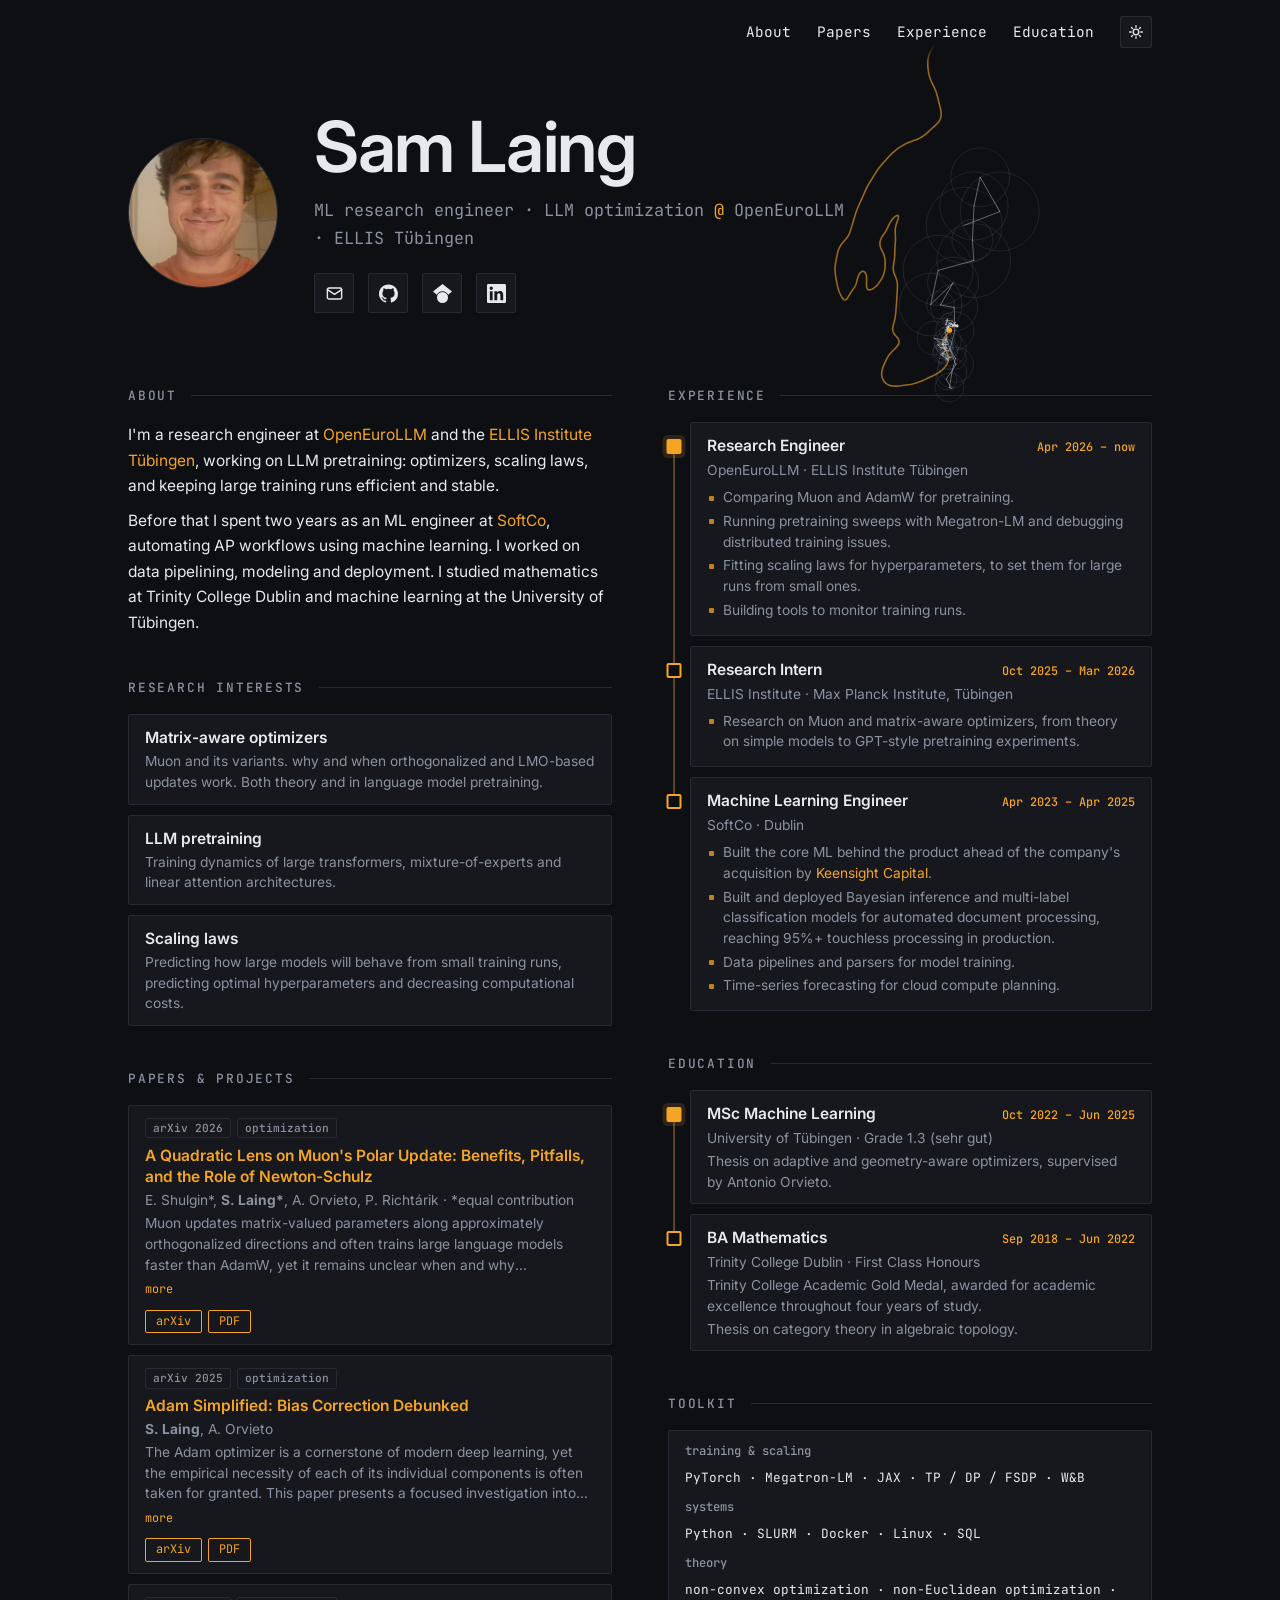
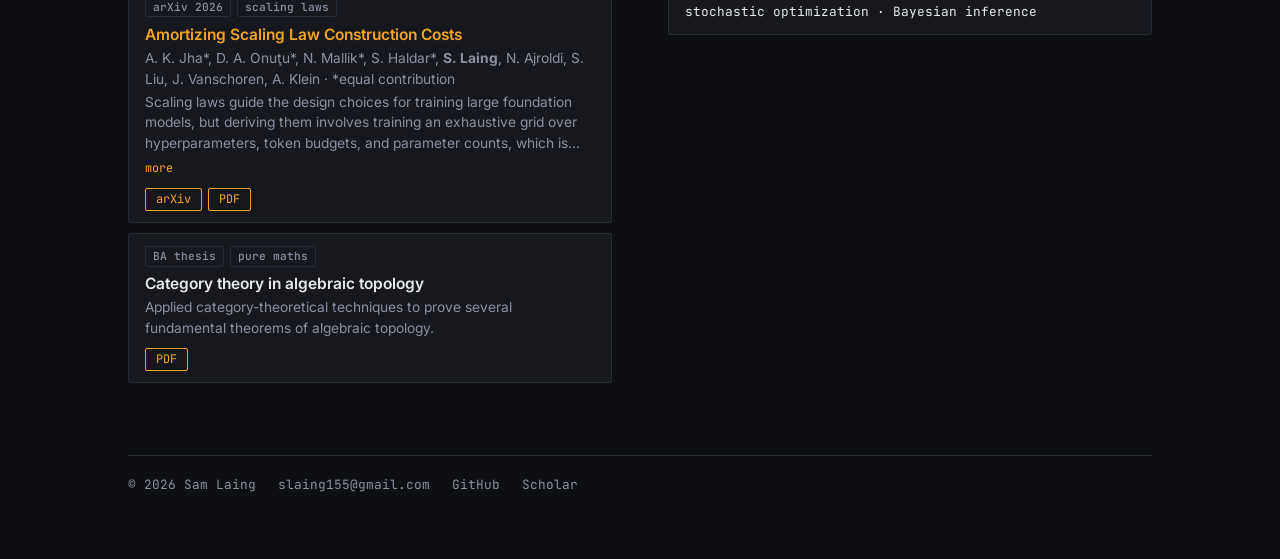
==== commit faee424c: "update skills" ====
--- a/index.html
+++ b/index.html
@@ -424,7 +424,7 @@
       <div class="card skills">
         <div><h3>training &amp; scaling</h3><p>PyTorch · Megatron-LM · JAX · TP / DP / FSDP · W&amp;B</p></div>
         <div><h3>systems</h3><p>Python · SLURM · Docker · Linux · SQL</p></div>
-        <div><h3>theory</h3><p>non convex optimization ·   · Bayesian inference</p></div>
+        <div><h3>theory</h3><p>non-convex optimization · non-Euclidean optimization · stochastic optimization · Bayesian inference</p></div>
       </div>
     </div>
   </div>
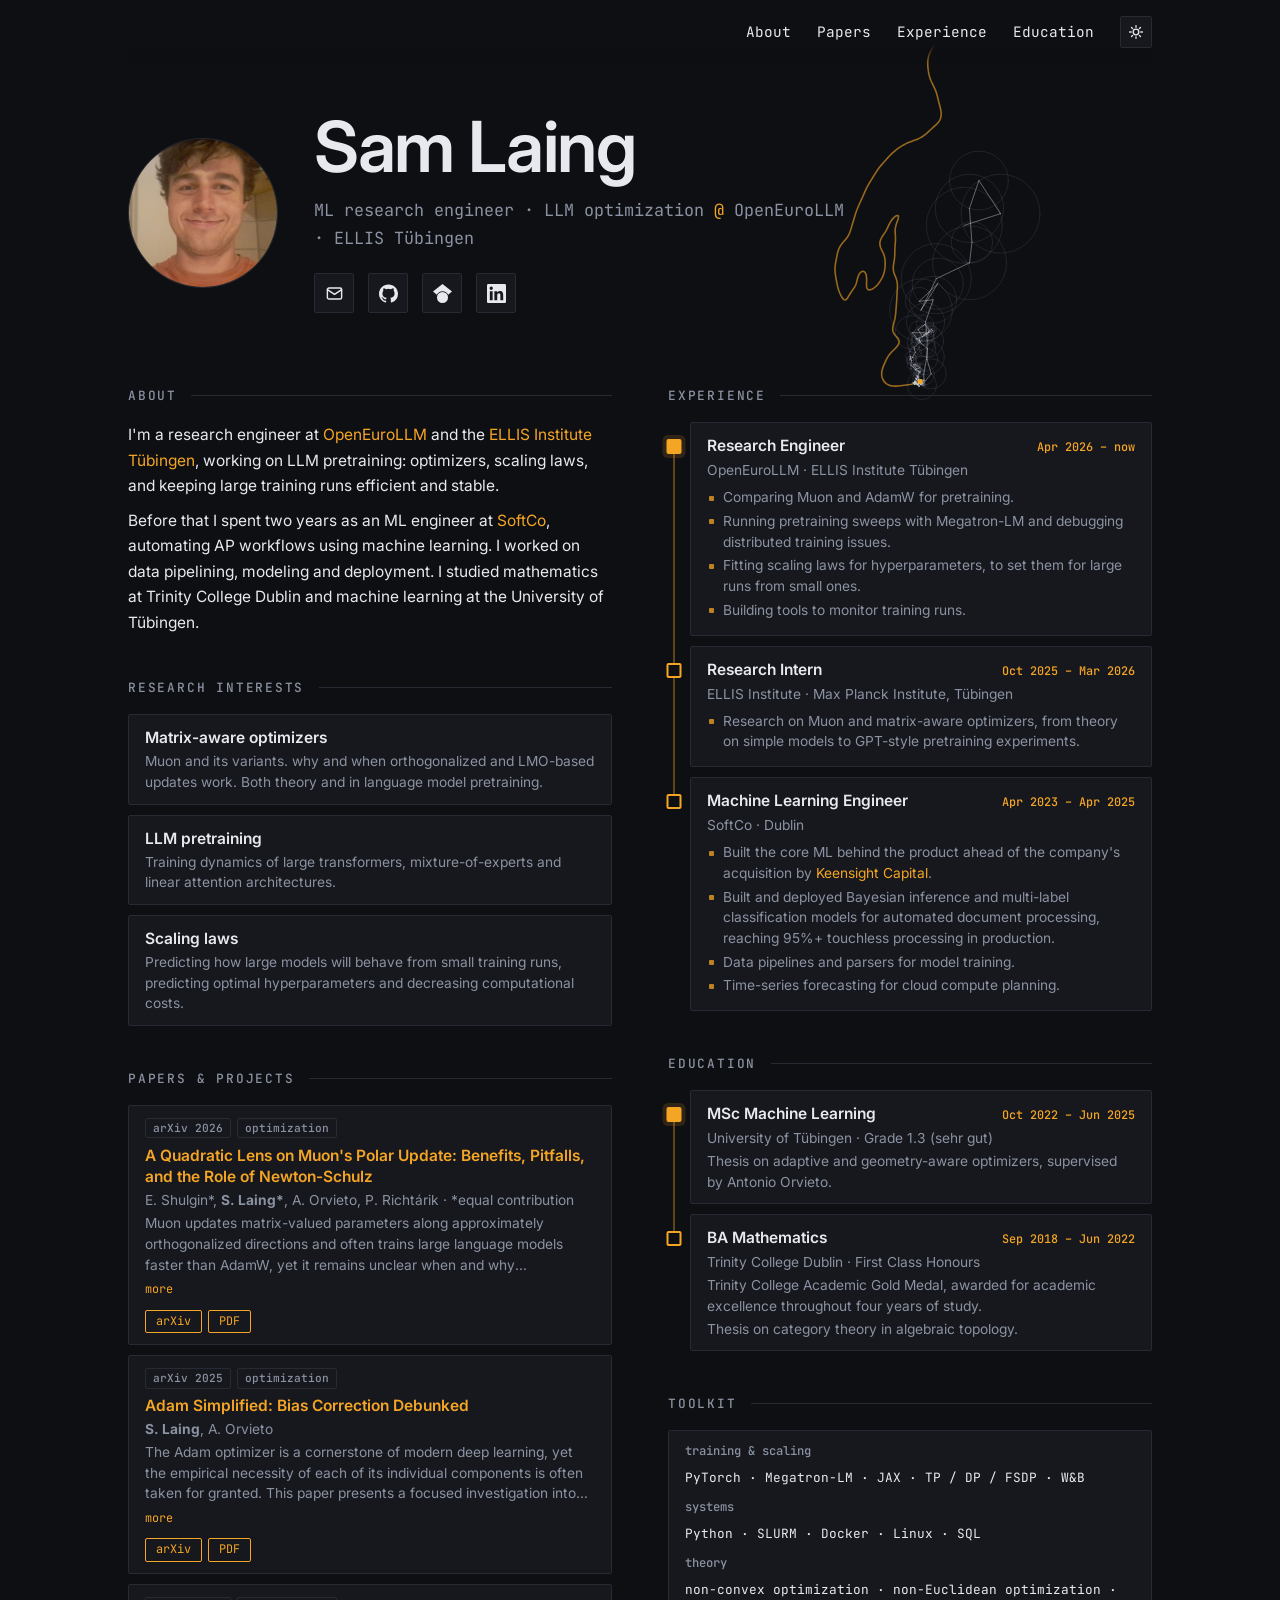
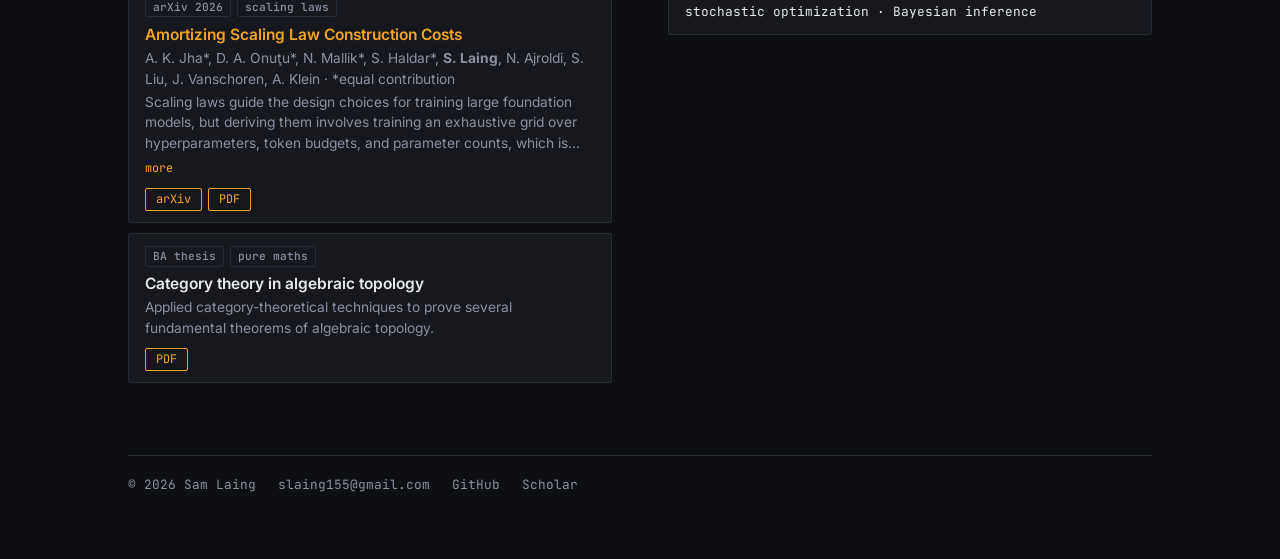
==== commit e7e5cde4: "Add author meta tag Co-Authored-By: Claude Opus 5.5 <noreply@anthropic.com> Claude-Session: https://" ====
--- a/index.html
+++ b/index.html
@@ -5,6 +5,7 @@
 <meta name="viewport" content="width=device-width, initial-scale=1.0">
 <title>Sam Laing</title>
 <meta name="description" content="Research engineer working on LLM pretraining and optimization.">
+<meta name="author" content="Sam Laing">
 <link rel="preconnect" href="https://fonts.googleapis.com">
 <link rel="preconnect" href="https://fonts.gstatic.com" crossorigin>
 <link href="https://fonts.googleapis.com/css2?family=Inter:wght@400;500;600&family=JetBrains+Mono:wght@400;500;700&display=swap" rel="stylesheet">
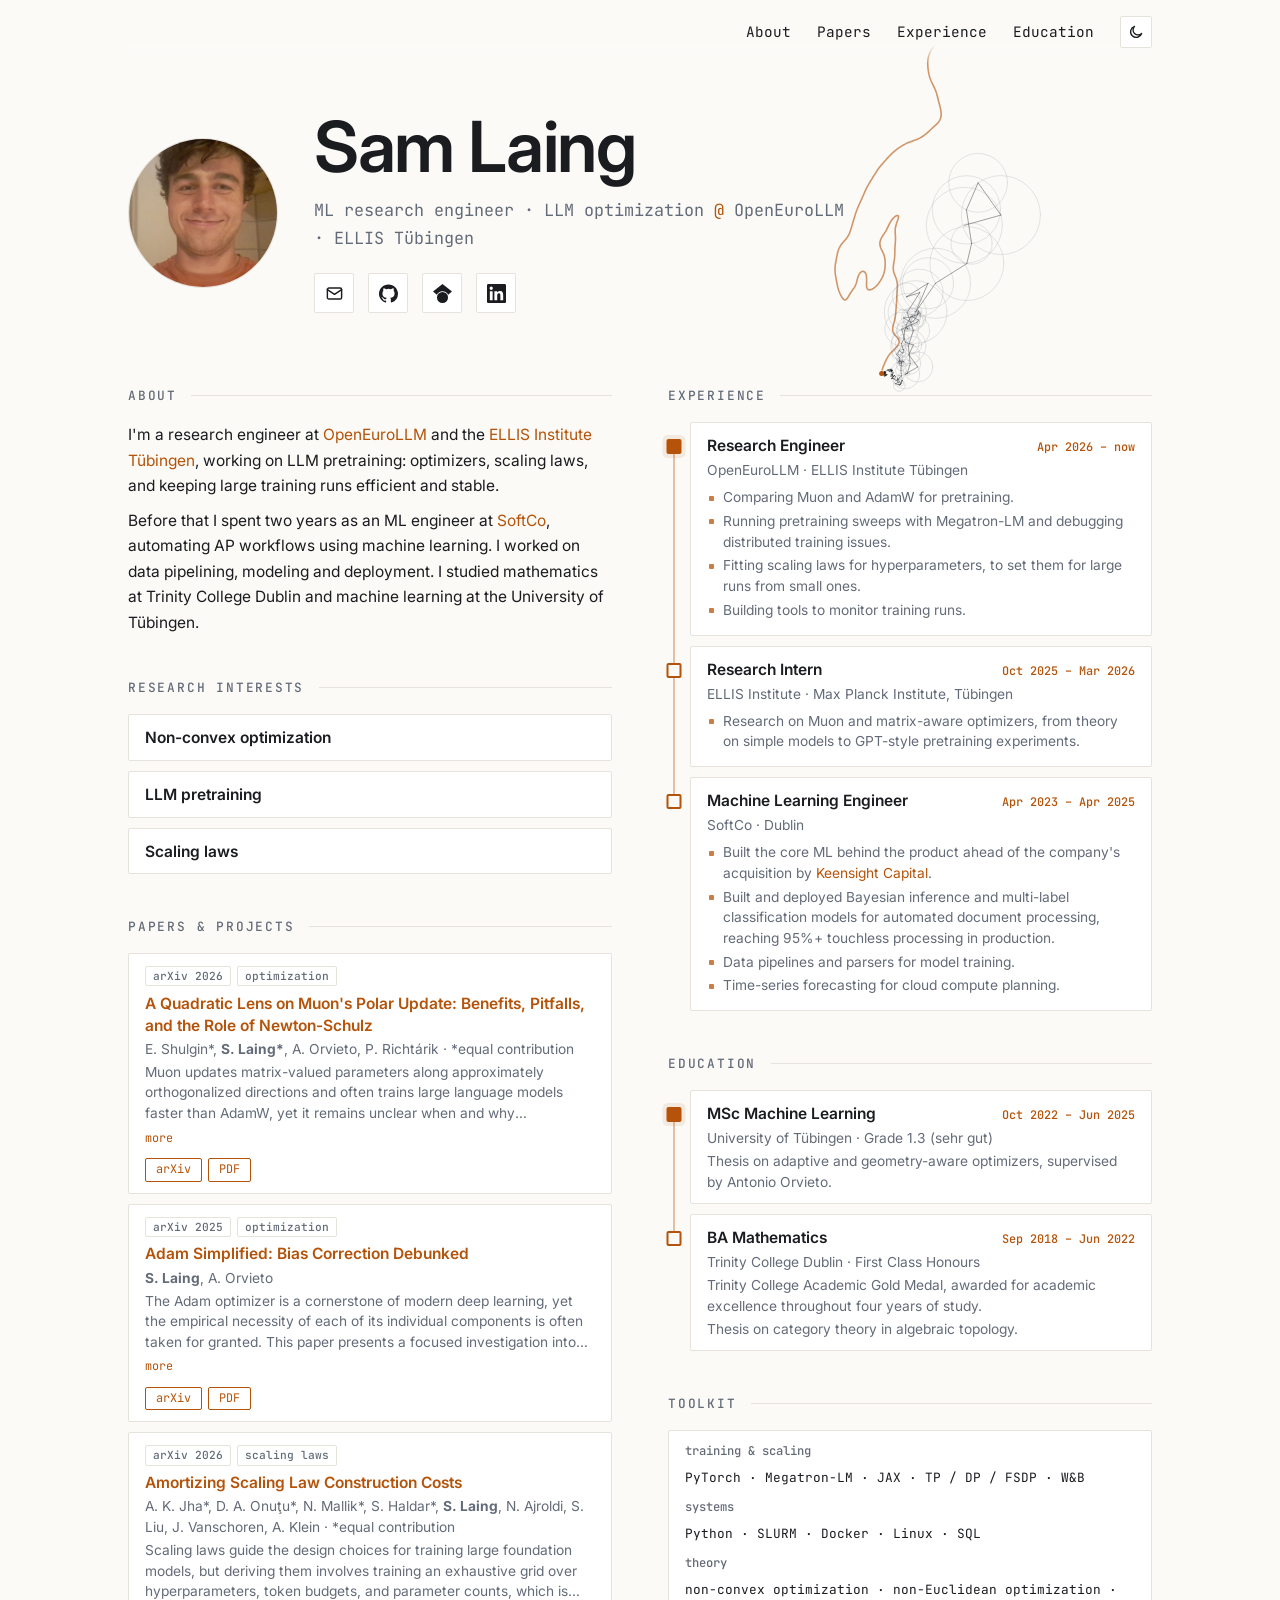
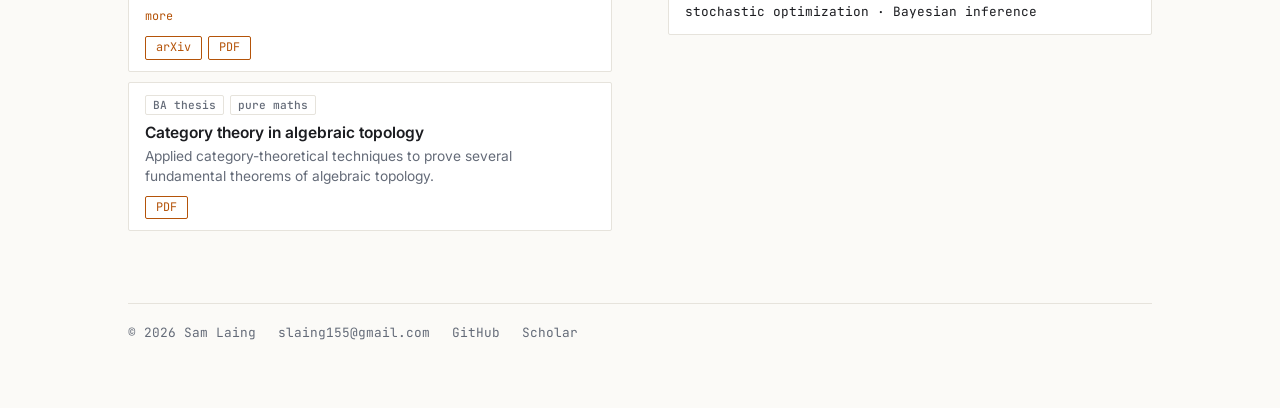
==== commit d615e4f3: "Default to light mode; shorten research interests to titles Co-Authored-By: Claude Opus 5.5 <noreply" ====
--- a/index.html
+++ b/index.html
@@ -1,5 +1,5 @@
 <!DOCTYPE html>
-<html lang="en" data-theme="dark">
+<html lang="en" data-theme="light">
 <head>
 <meta charset="UTF-8">
 <meta name="viewport" content="width=device-width, initial-scale=1.0">
@@ -328,16 +328,13 @@
       <h2 id="interests">research interests</h2>
       <div class="stack">
         <div class="card">
-          <h3>Matrix-aware optimizers</h3>
-          <p class="sub">Muon and its variants. why and when orthogonalized and LMO-based updates work. Both theory and in language model pretraining.</p>
+          <h3>Non-convex optimization</h3>
         </div>
         <div class="card">
           <h3>LLM pretraining</h3>
-          <p class="sub">Training dynamics of large transformers, mixture-of-experts and linear attention architectures.</p>
         </div>
         <div class="card">
           <h3>Scaling laws</h3>
-          <p class="sub">Predicting how large models will behave from small training runs, predicting optimal hyperparameters and decreasing computational costs.</p>
         </div>
       </div>
 
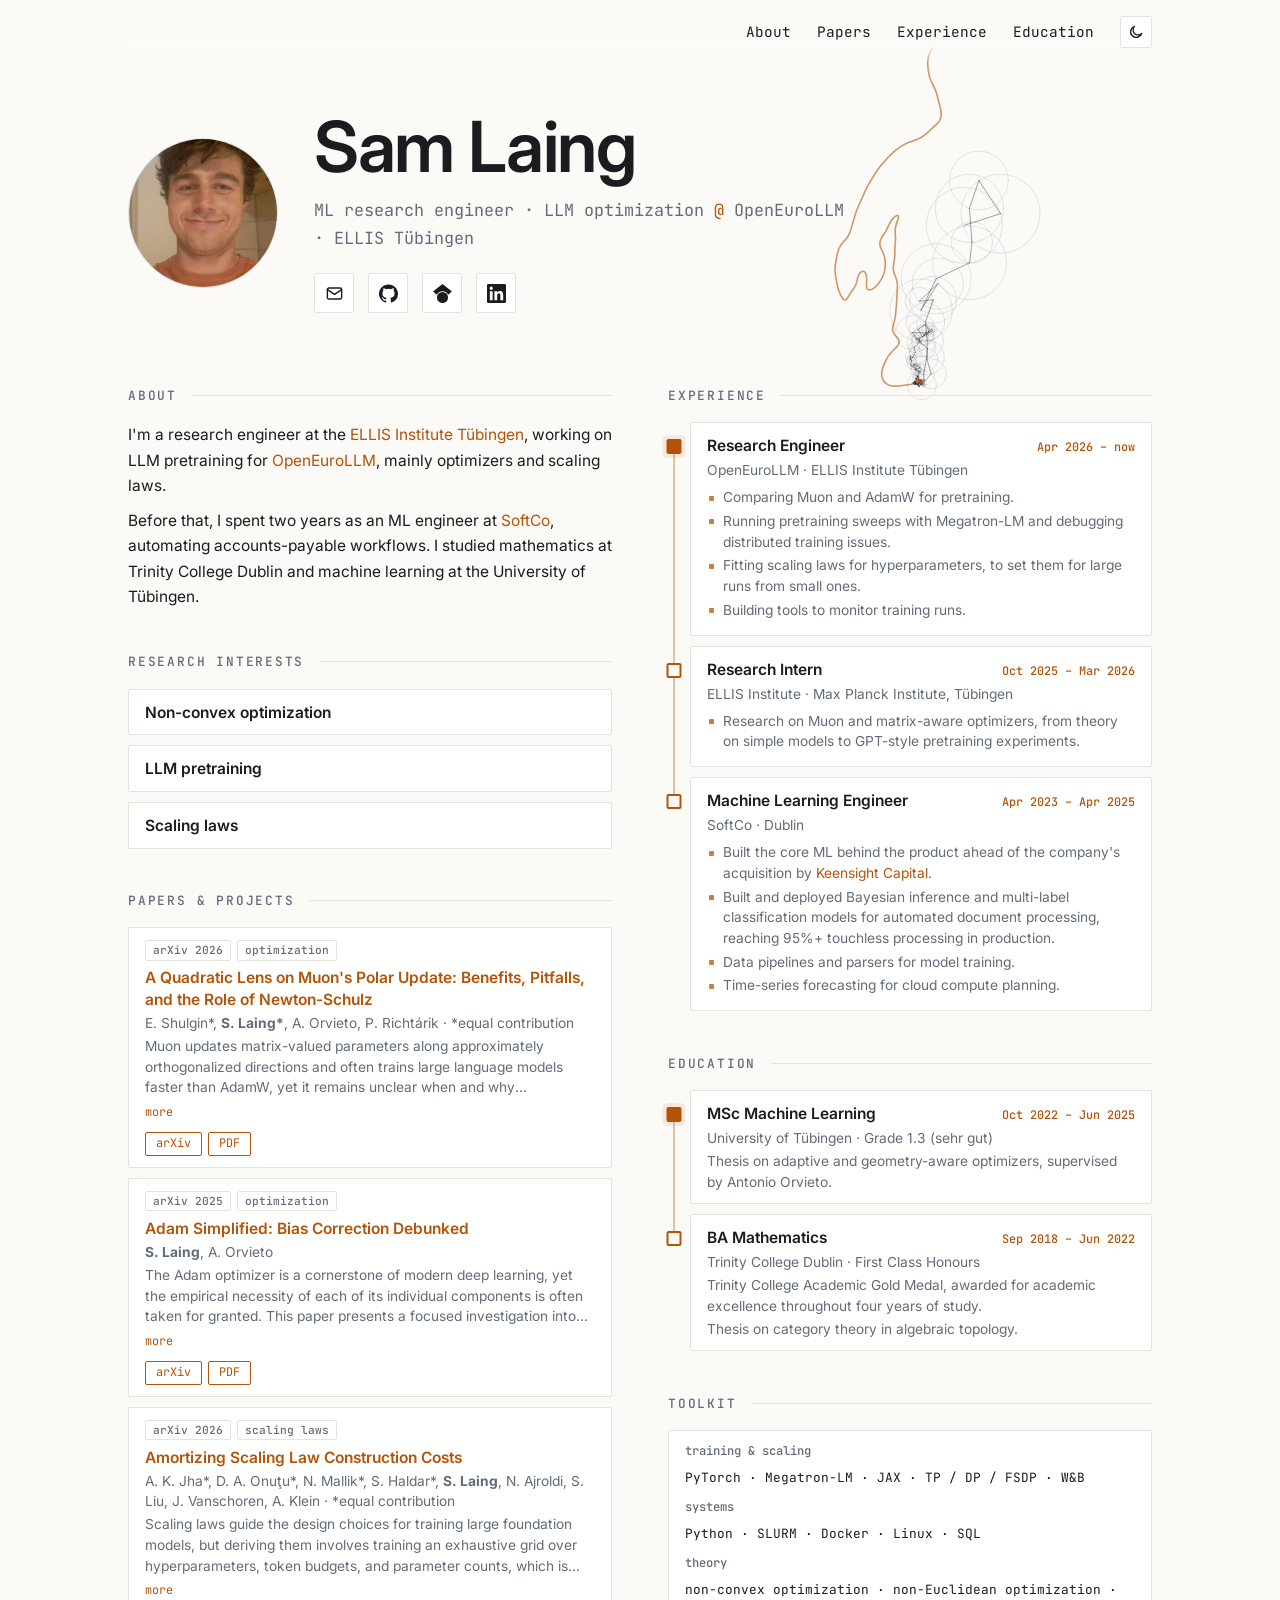
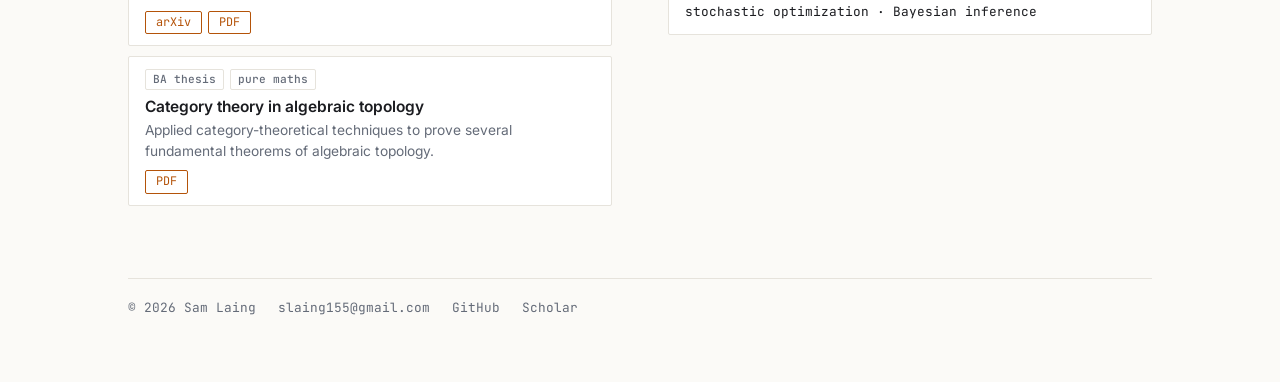
==== commit ab11f74f: "Simplify about section Co-Authored-By: Claude Opus 5.5 <noreply@anthropic.com> Claude-Session: https" ====
--- a/index.html
+++ b/index.html
@@ -320,10 +320,8 @@
     <!-- LEFT: about, research interests, papers & projects -->
     <div class="col">
       <h2 id="about">about</h2>
-      <p>I'm a research engineer at <a href="https://openeurollm.eu/" target="_blank" rel="noopener">OpenEuroLLM</a> and the <a href="https://institute-tue.ellis.eu/" target="_blank" rel="noopener">ELLIS Institute Tübingen</a>, working on LLM pretraining: optimizers, scaling laws, and keeping large training runs efficient and stable.</p>
-      <p>Before that I spent two years as an ML engineer at <a href="https://softco.com/" target="_blank" rel="noopener">SoftCo</a>, automating AP workflows using machine learning. I worked on data pipelining, modeling and deployment. 
-        
-        I studied mathematics at Trinity College Dublin and machine learning at the University of Tübingen.</p>
+      <p>I'm a research engineer at the <a href="https://institute-tue.ellis.eu/" target="_blank" rel="noopener">ELLIS Institute Tübingen</a>, working on LLM pretraining for <a href="https://openeurollm.eu/" target="_blank" rel="noopener">OpenEuroLLM</a>, mainly optimizers and scaling laws.</p>
+      <p>Before that, I spent two years as an ML engineer at <a href="https://softco.com/" target="_blank" rel="noopener">SoftCo</a>, automating accounts-payable workflows. I studied mathematics at Trinity College Dublin and machine learning at the University of Tübingen.</p>
 
       <h2 id="interests">research interests</h2>
       <div class="stack">
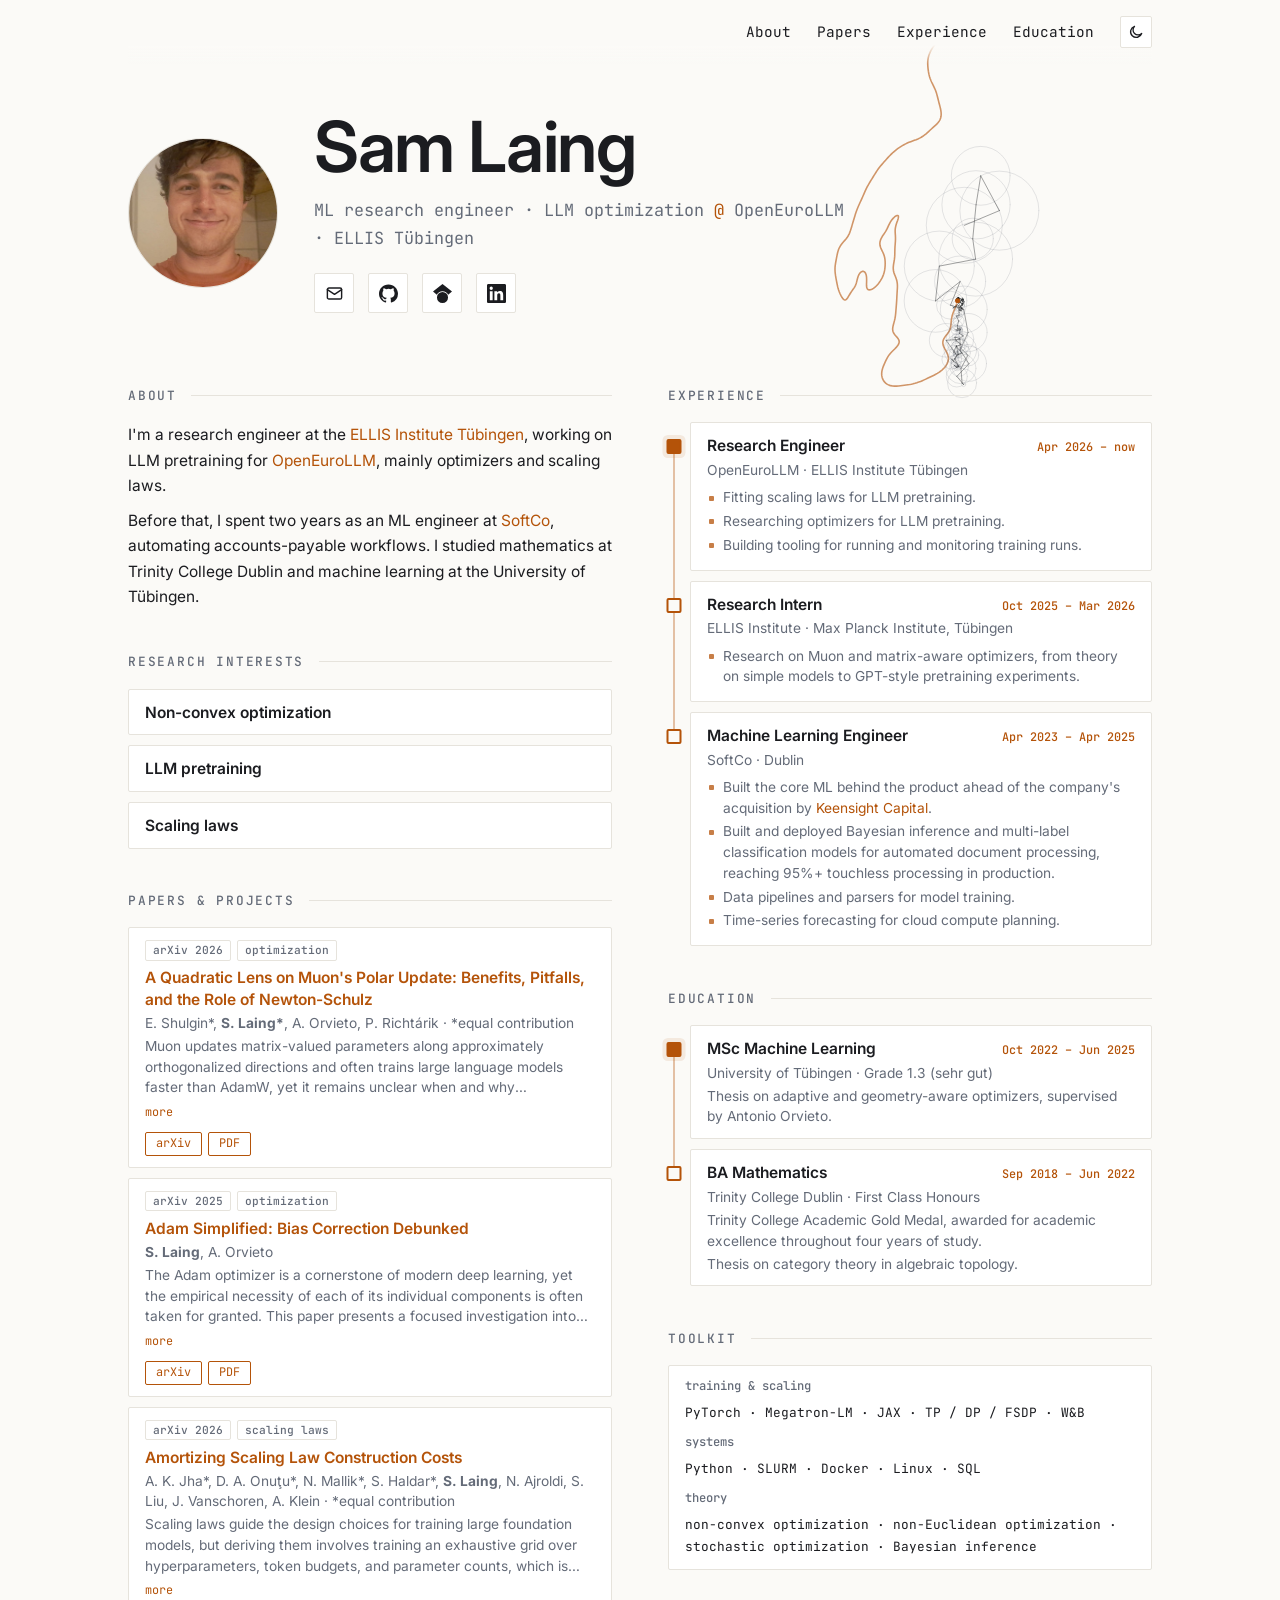
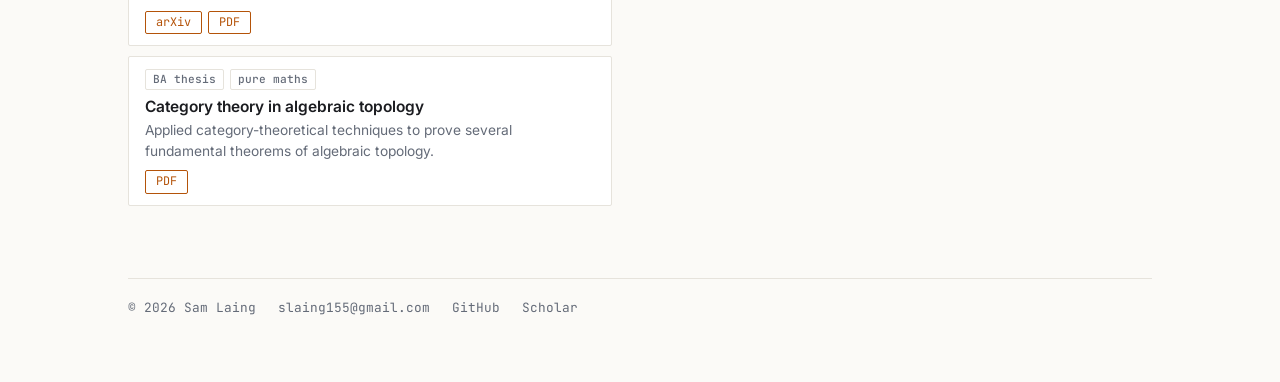
==== commit 0158f6f7: "Simplify research engineer description Co-Authored-By: Claude Opus 5.5 <noreply@anthropic.com> Claud" ====
--- a/index.html
+++ b/index.html
@@ -376,10 +376,9 @@
           <div class="tl-row"><h3>Research Engineer</h3><span class="when">Apr 2026 – now</span></div>
           <p class="sub">OpenEuroLLM · ELLIS Institute Tübingen</p>
           <ul class="pts">
-            <li>Comparing Muon and AdamW for pretraining.</li>
-            <li>Running pretraining sweeps with Megatron-LM and debugging distributed training issues.</li>
-            <li>Fitting scaling laws for hyperparameters, to set them for large runs from small ones.</li>
-            <li>Building tools to monitor training runs.</li>
+            <li>Fitting scaling laws for LLM pretraining.</li>
+            <li>Researching optimizers for LLM pretraining.</li>
+            <li>Building tooling for running and monitoring training runs.</li>
           </ul>
         </div></div>
         <div class="tl-item"><div class="card">
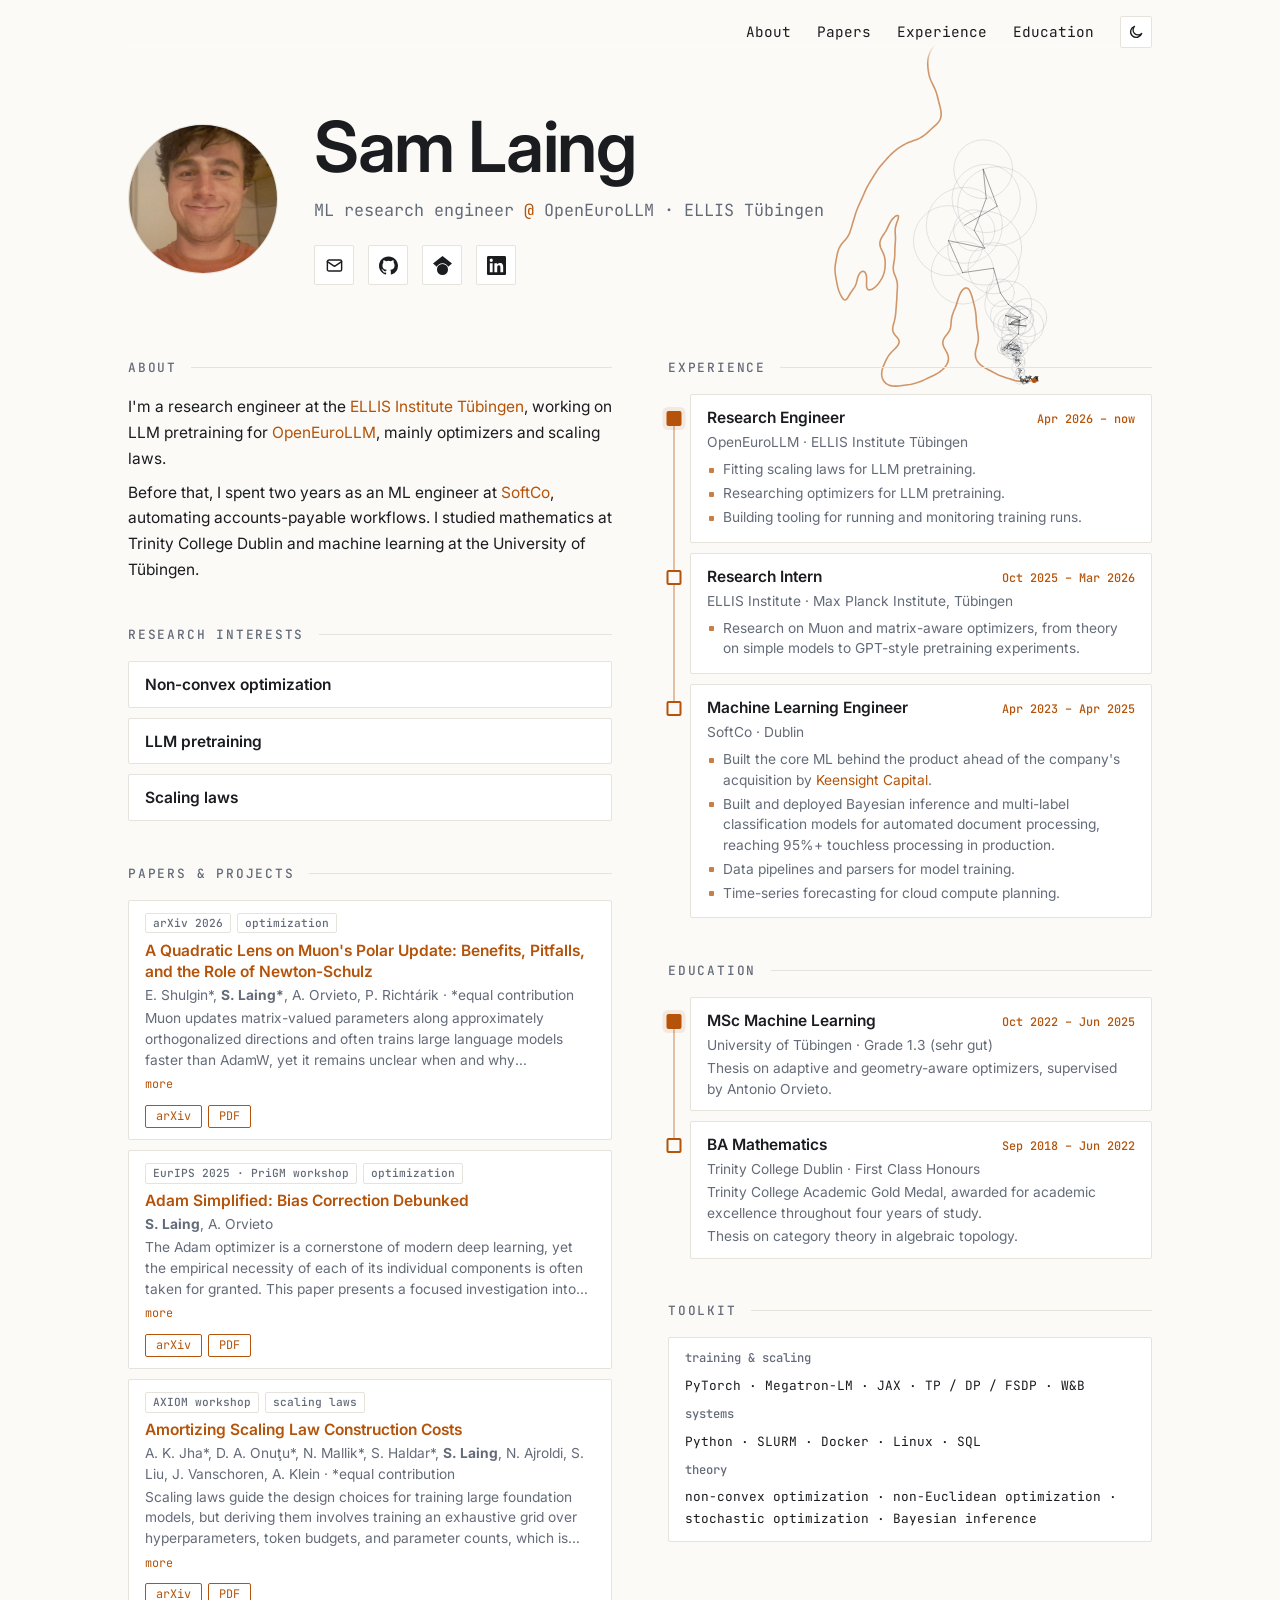
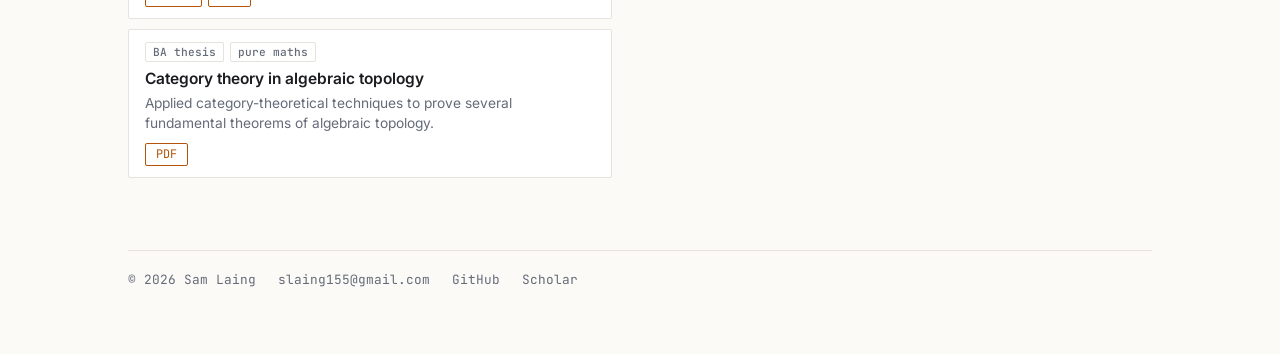
==== commit 8c82b995: "Add workshop venues; drop "LLM optimization" from tagline Co-Authored-By: Claude Opus 5.5 <noreply@a" ====
--- a/index.html
+++ b/index.html
@@ -306,7 +306,7 @@
     <img class="avatar" src="profile_photo.png" alt="Sam Laing">
     <div class="hero-text">
       <h1>Sam Laing</h1>
-      <p class="tagline">ML research engineer · LLM optimization <span class="hl">@</span> OpenEuroLLM · ELLIS Tübingen</p>
+      <p class="tagline">ML research engineer <span class="hl">@</span> OpenEuroLLM · ELLIS Tübingen</p>
       <div class="hero-icons">
         <a href="mailto:slaing155@gmail.com" aria-label="Email" title="Email"><svg viewBox="0 0 24 24" fill="none" stroke="currentColor" stroke-width="1.8" stroke-linecap="round" stroke-linejoin="round"><rect x="3" y="5" width="18" height="14" rx="2"/><path d="m3 7 9 6 9-6"/></svg></a>
         <a href="https://github.com/sam-laing" target="_blank" rel="noopener" aria-label="GitHub" title="GitHub"><svg viewBox="0 0 24 24" fill="currentColor"><path d="M12 .5C5.37.5 0 5.78 0 12.29c0 5.2 3.44 9.6 8.21 11.16.6.11.82-.25.82-.56 0-.28-.01-1.02-.02-2-3.34.72-4.04-1.58-4.04-1.58-.55-1.36-1.33-1.73-1.33-1.73-1.09-.73.08-.72.08-.72 1.2.08 1.84 1.22 1.84 1.22 1.07 1.8 2.81 1.28 3.5.98.11-.76.42-1.28.76-1.58-2.67-.3-5.47-1.31-5.47-5.83 0-1.29.47-2.34 1.24-3.17-.13-.3-.54-1.52.12-3.17 0 0 1.01-.32 3.3 1.21a11.6 11.6 0 0 1 6 0c2.29-1.53 3.3-1.21 3.3-1.21.66 1.65.25 2.87.12 3.17.77.83 1.24 1.88 1.24 3.17 0 4.53-2.81 5.53-5.49 5.82.43.36.81 1.08.81 2.18 0 1.58-.01 2.85-.01 3.24 0 .31.21.68.83.56A12.02 12.02 0 0 0 24 12.29C24 5.78 18.63.5 12 .5Z"/></svg></a>
@@ -346,14 +346,14 @@
           <div class="btns"><a href="https://arxiv.org/abs/2610.30280" target="_blank" rel="noopener">arXiv</a><a href="https://arxiv.org/pdf/2610.30280" target="_blank" rel="noopener">PDF</a></div>
         </div>
         <div class="card">
-          <div class="tags"><span class="tag">arXiv 2025</span><span class="tag">optimization</span></div>
+          <div class="tags"><span class="tag">EurIPS 2025 · PriGM workshop</span><span class="tag">optimization</span></div>
           <h3><a href="https://arxiv.org/abs/2511.20516" target="_blank" rel="noopener">Adam Simplified: Bias Correction Debunked</a></h3>
           <p class="sub"><b>S. Laing</b>, A. Orvieto</p>
           <p class="sub abstract">The Adam optimizer is a cornerstone of modern deep learning, yet the empirical necessity of each of its individual components is often taken for granted. This paper presents a focused investigation into the role of bias-correction, a feature whose contribution remains poorly understood. Through a series of systematic ablations on vision and language modelling tasks, we demonstrate that the conventional wisdom surrounding bias correction is misleading. In particular, we demonstrate that in the optimal hyper-parameter configuration, the inclusion of bias correction leads to no improvement in final test performance. Moreover, unless appropriate learning rate scheduling is implemented, the inclusion of bias correction can sometimes be detrimental to performance. We further reinterpret bias correction as a form of implicit learning rate scheduling whose behaviour is strongly dependent on the choice of smoothing hyper-parameters β<sub>1</sub>, β<sub>2</sub> ∈ [0, 1). Our findings challenge the universal inclusion of this component.</p>
           <div class="btns"><a href="https://arxiv.org/abs/2511.20516" target="_blank" rel="noopener">arXiv</a><a href="https://arxiv.org/pdf/2511.20516" target="_blank" rel="noopener">PDF</a></div>
         </div>
         <div class="card">
-          <div class="tags"><span class="tag">arXiv 2026</span><span class="tag">scaling laws</span></div>
+          <div class="tags"><span class="tag">AXIOM workshop</span><span class="tag">scaling laws</span></div>
           <h3><a href="https://arxiv.org/abs/2609.05016" target="_blank" rel="noopener">Amortizing Scaling Law Construction Costs</a></h3>
           <p class="sub">A. K. Jha*, D. A. Onuţu*, N. Mallik*, S. Haldar*, <b>S. Laing</b>, N. Ajroldi, S. Liu, J. Vanschoren, A. Klein · *equal contribution</p>
           <p class="sub abstract">Scaling laws guide the design choices for training large foundation models, but deriving them involves training an exhaustive grid over hyperparameters, token budgets, and parameter counts, which is computationally expensive. Fitting a scaling law, however, only requires the best-loss frontier across compute scales, discarding most of the trained configurations. We propose a framework for efficient scaling law construction that formulates data collection as a Bayesian optimization problem, and introduce metrics for comparing scaling law fitting methods under constrained compute budgets. We find that progressively expanding the compute budget during acquisition, mirroring the compute-ordered evaluation of configurations in practice, substantially improves recovery efficiency. Augmenting the observed configurations with surrogate-fantasized evaluations then recovers the broader experimental grid, allowing accurate scaling law fitting without training every configuration. Together, these can closely match scaling law fits over a full dense grid at computational savings of up to 10–100×.</p>
